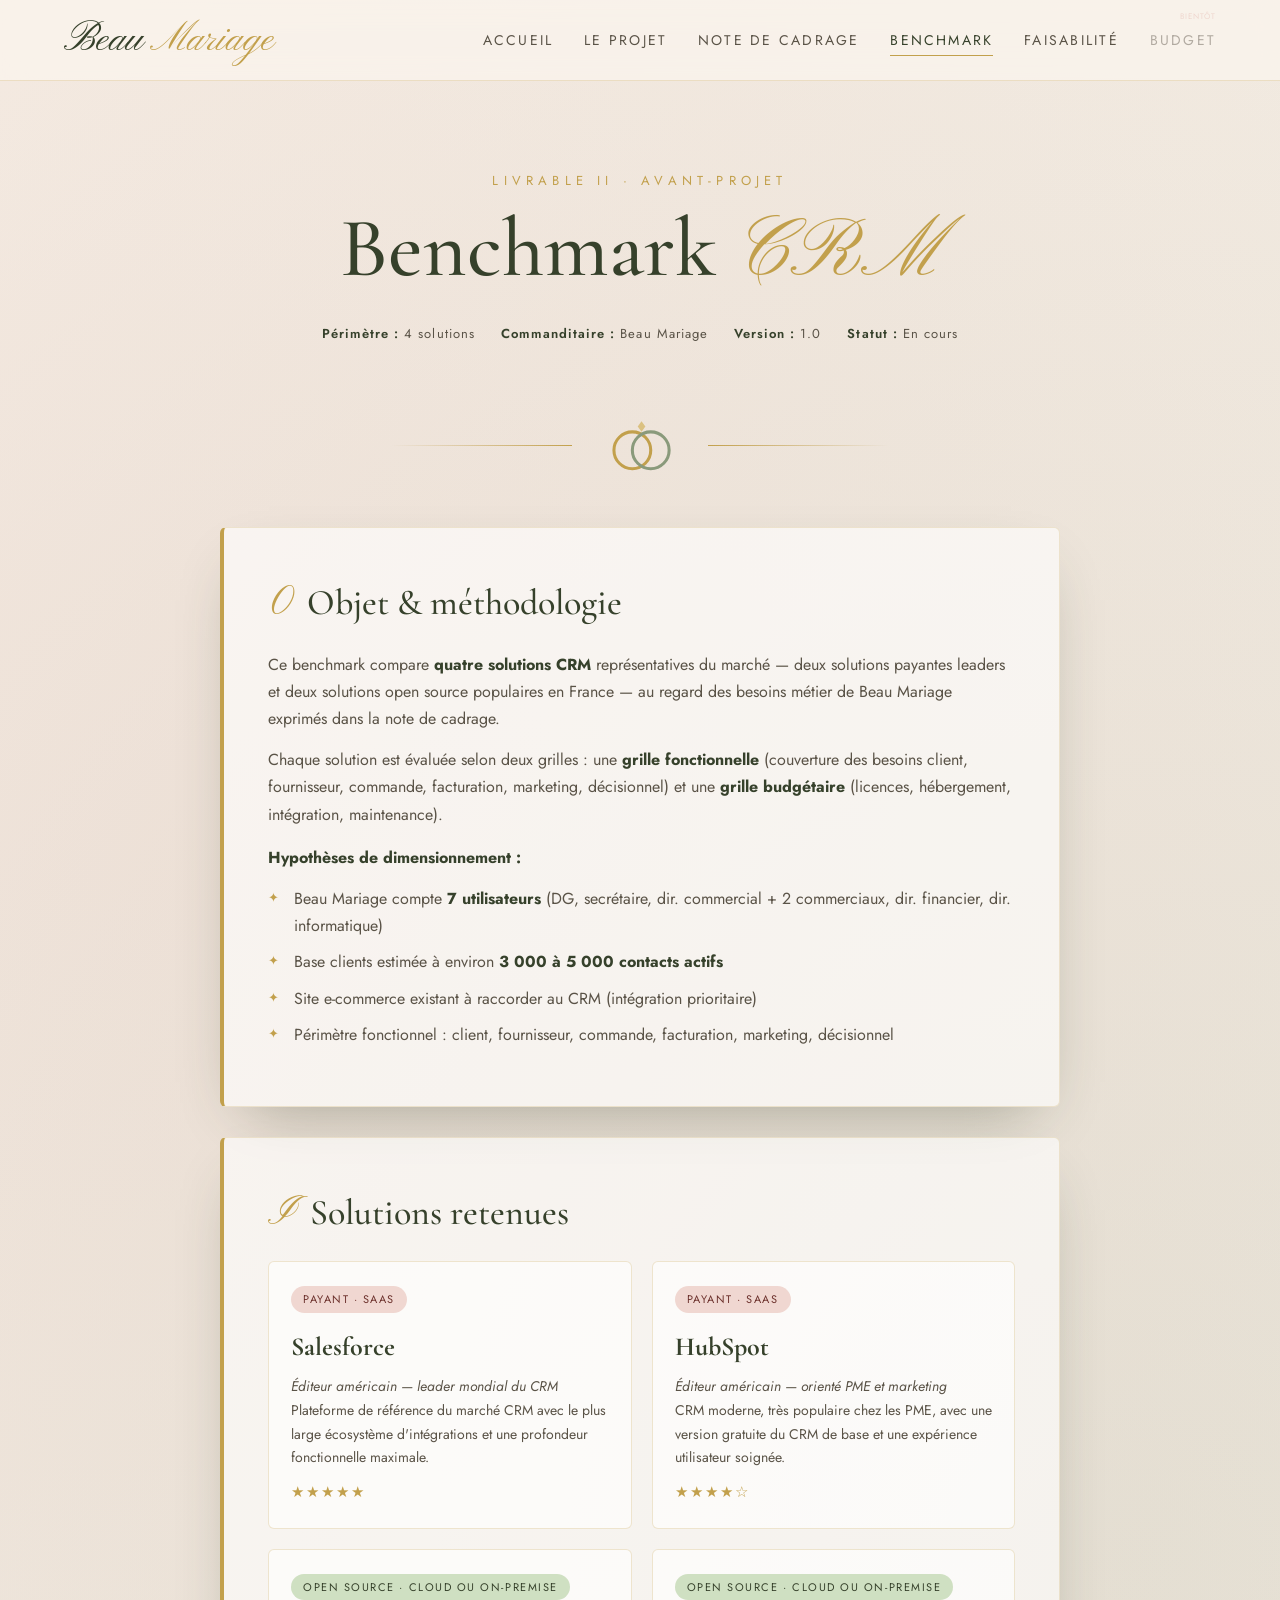
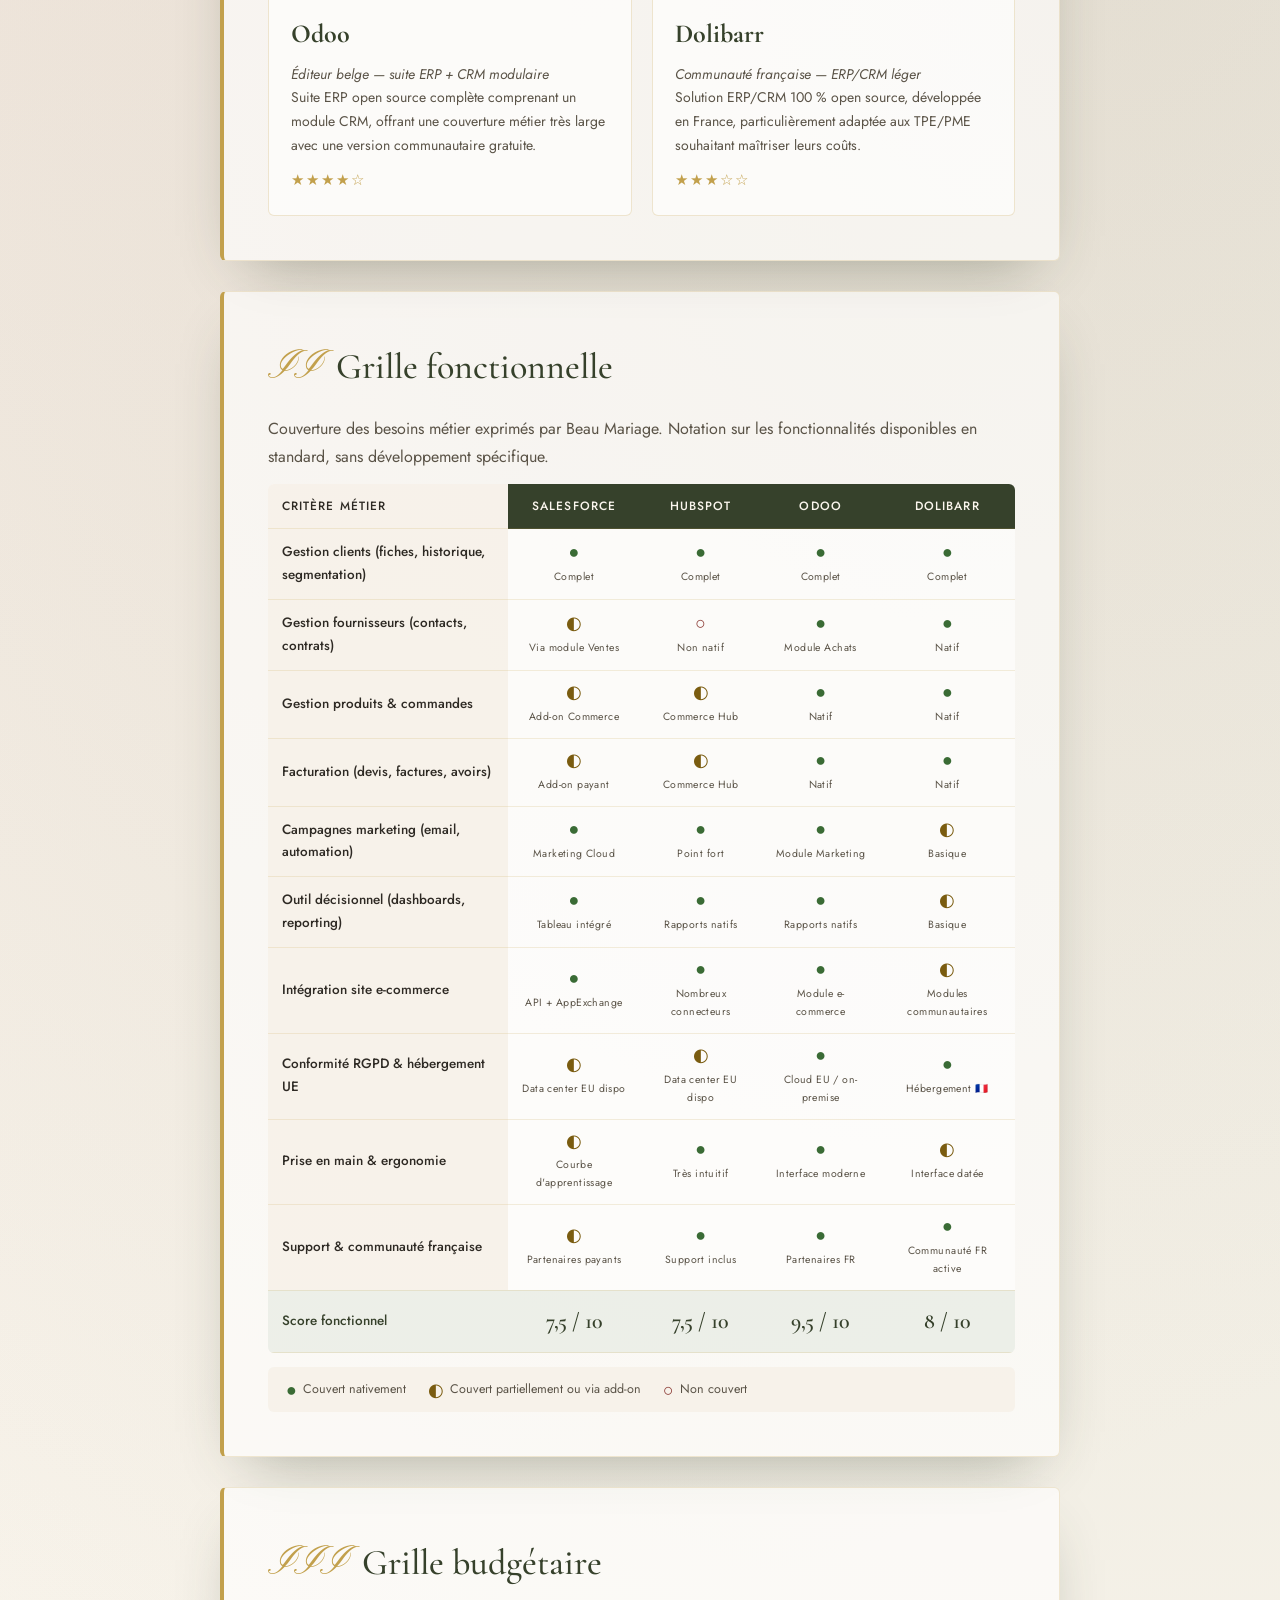
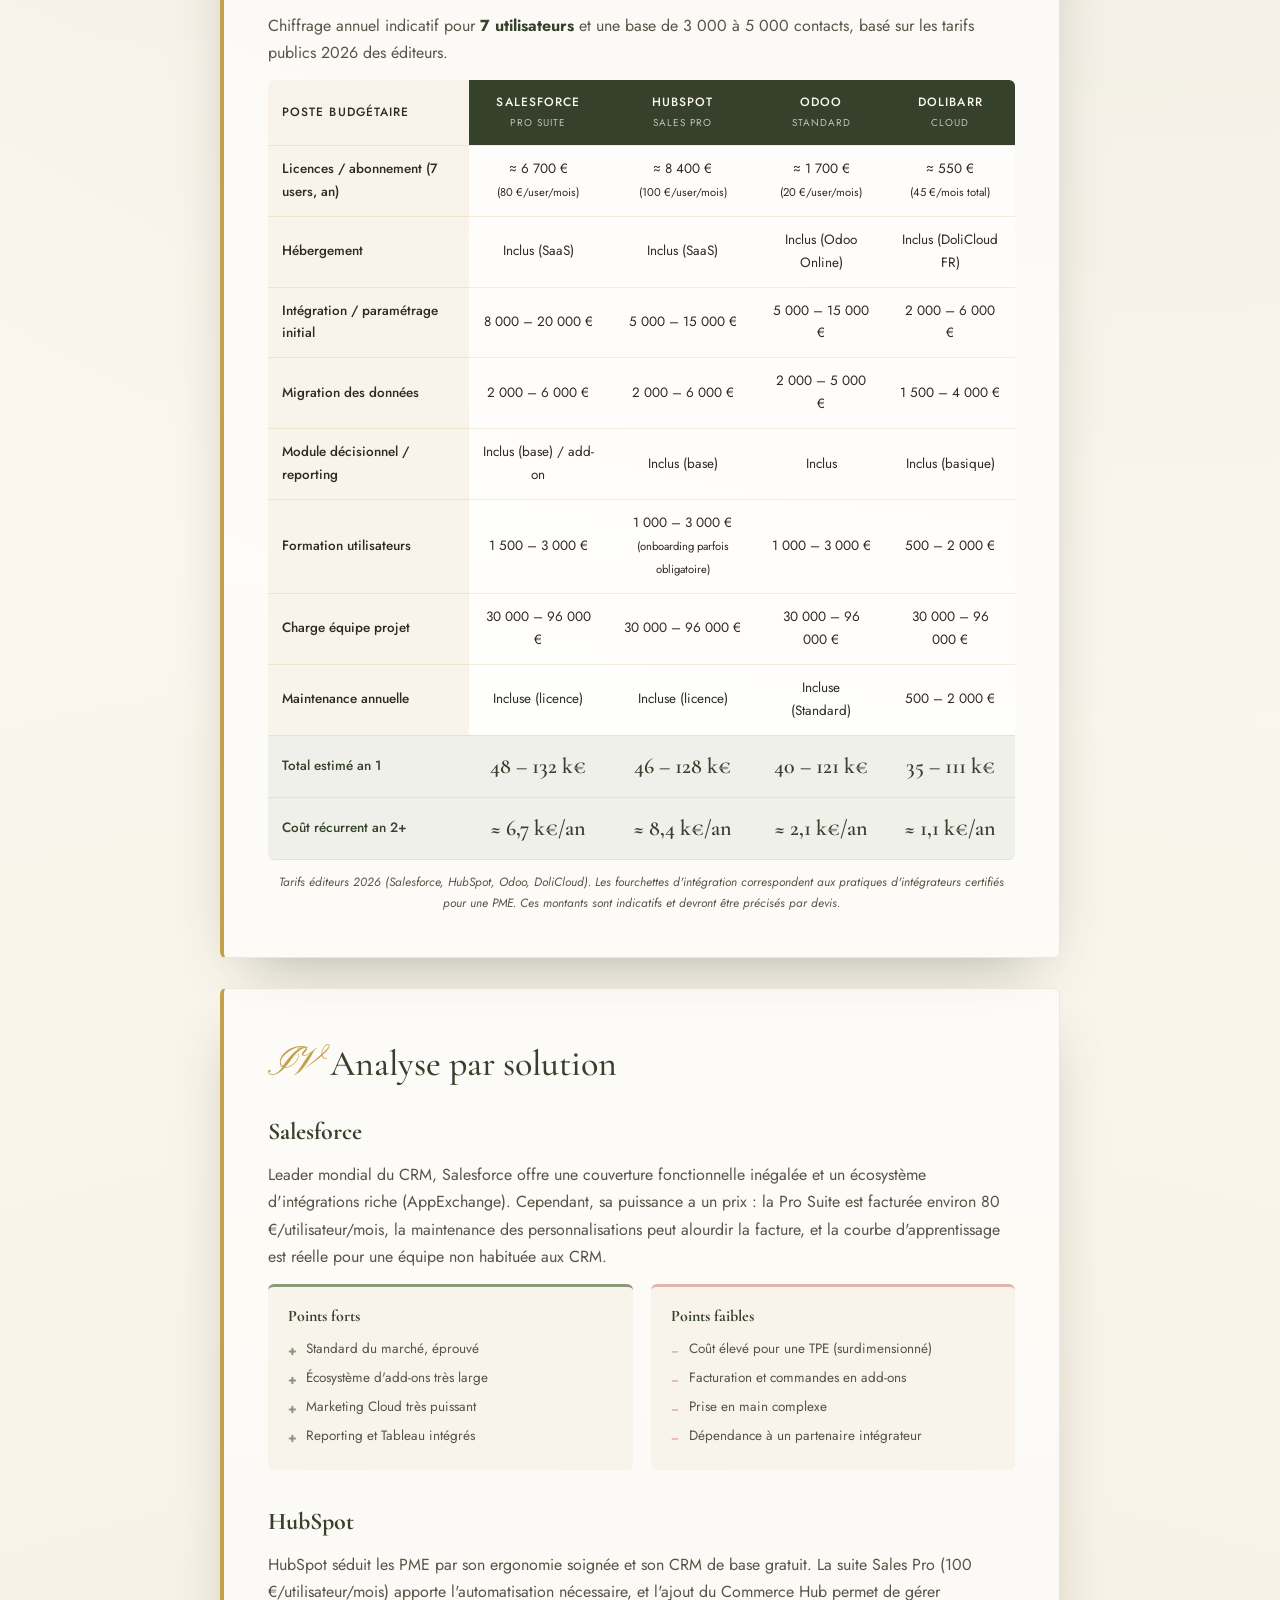
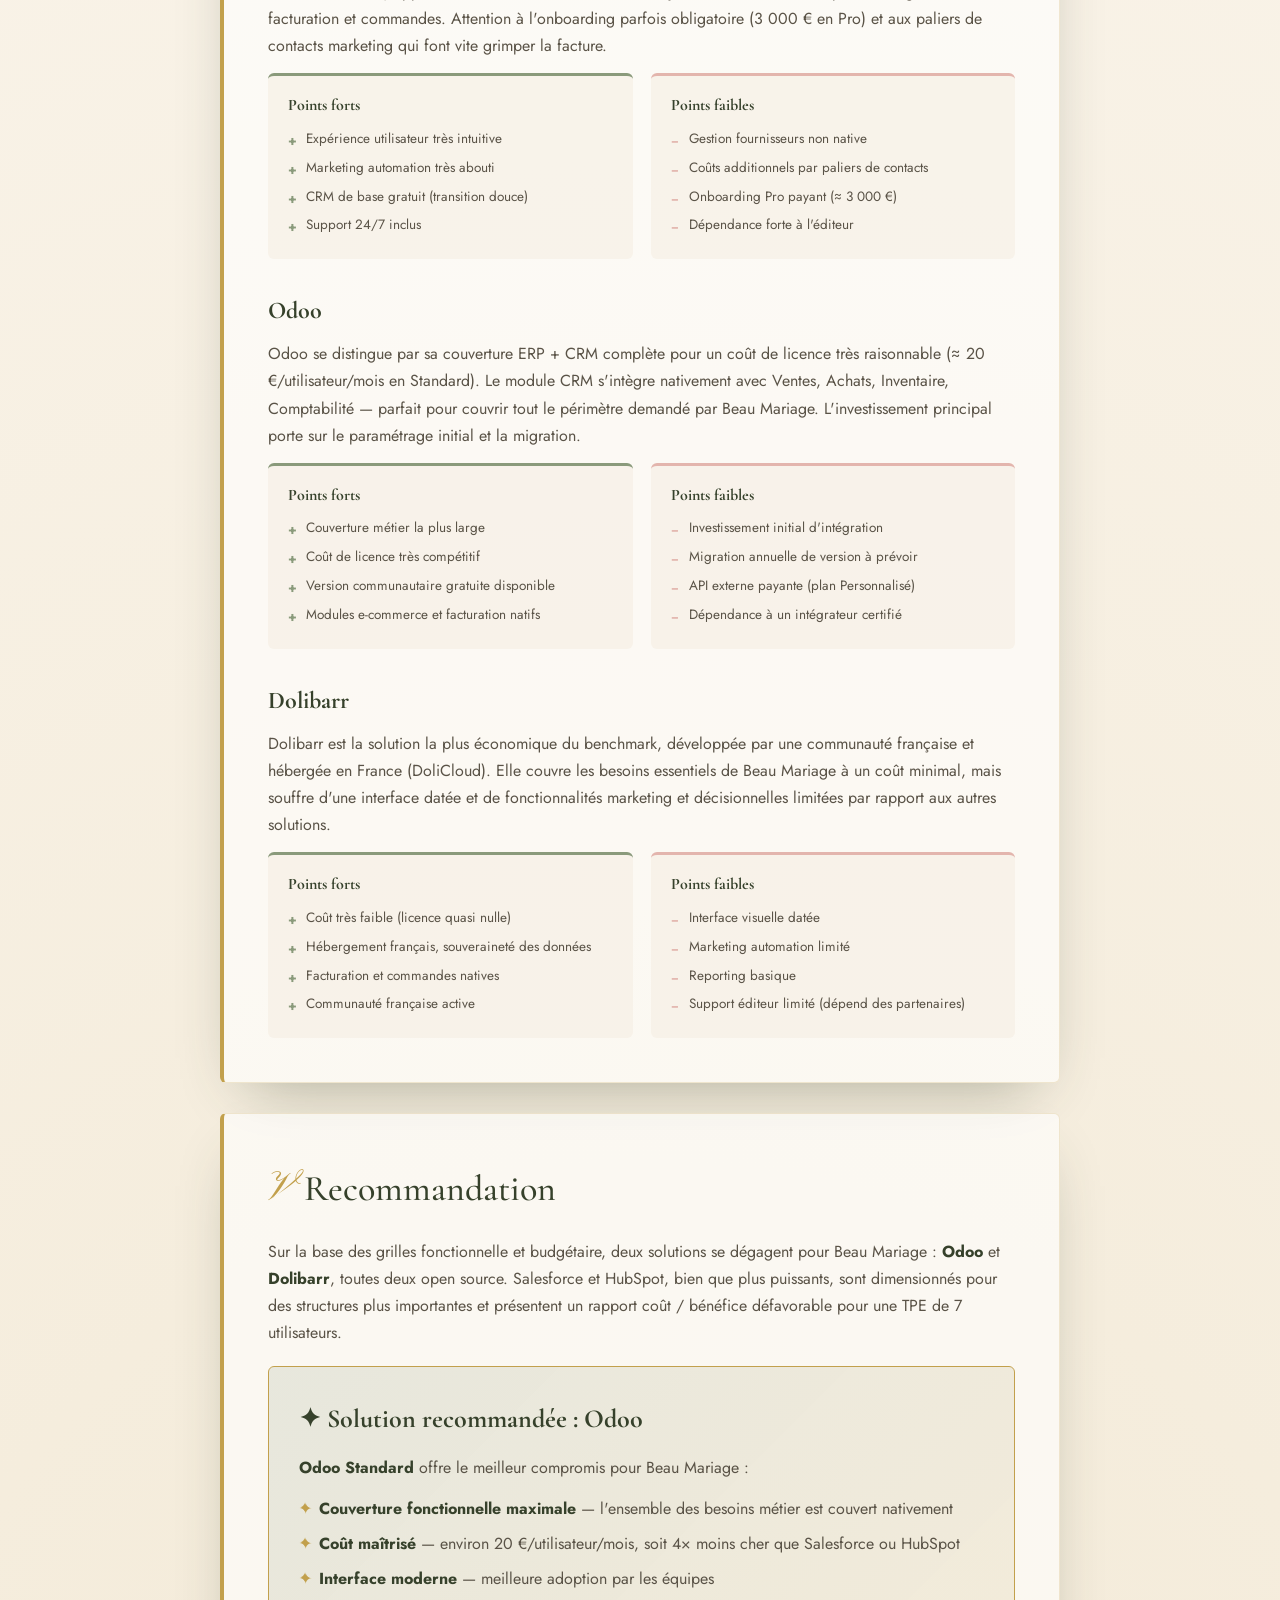
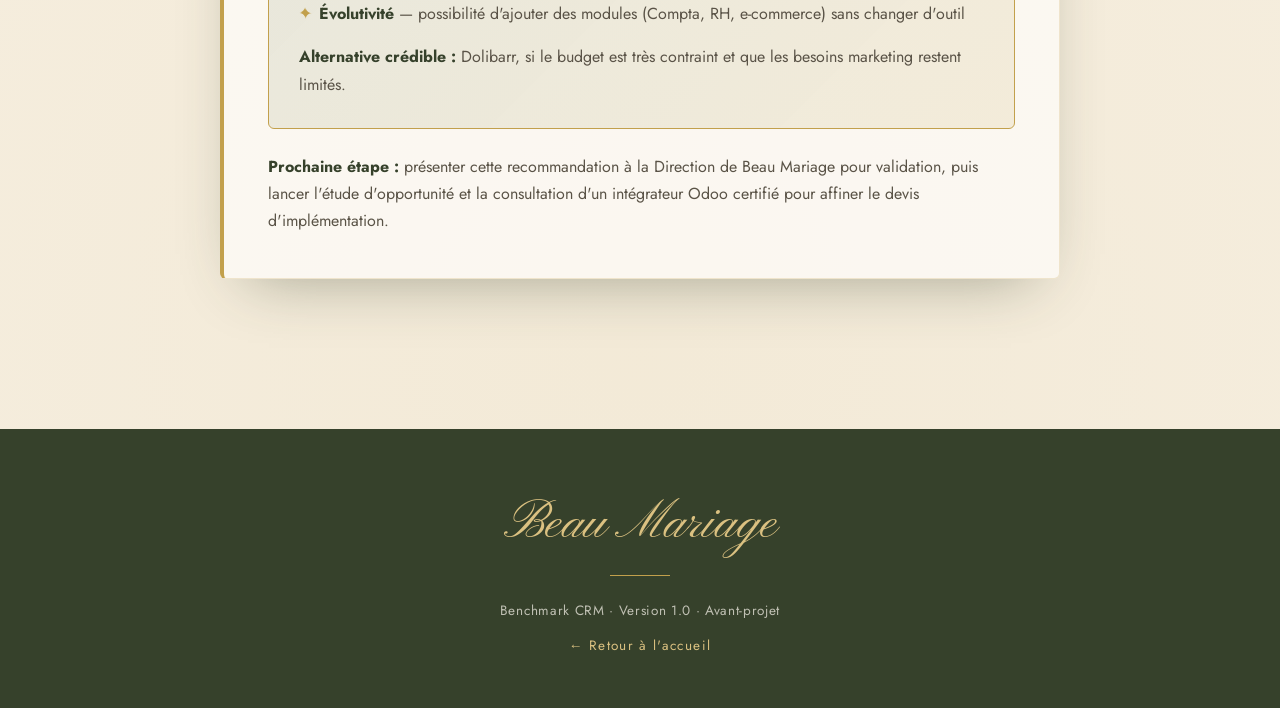
==== benchmark.html @ 3c0a7428 "Add files via upload" ====
<!DOCTYPE html>
<html lang="fr">
<head>
  <meta charset="UTF-8">
  <meta name="viewport" content="width=device-width, initial-scale=1.0">
  <title>Benchmark CRM — Beau Mariage</title>
  <meta name="description" content="Benchmark comparatif de 4 solutions CRM pour Beau Mariage : Salesforce, HubSpot, Odoo, Dolibarr.">

  <link rel="preconnect" href="https://fonts.googleapis.com">
  <link rel="preconnect" href="https://fonts.gstatic.com" crossorigin>
  <link href="https://fonts.googleapis.com/css2?family=Cormorant+Garamond:ital,wght@0,400;0,500;1,300;1,400&family=Jost:wght@300;400;500&family=Pinyon+Script&display=swap" rel="stylesheet">

  <script>document.documentElement.className="js";</script>
  <link rel="stylesheet" href="style.css">

  <style>
    /* Cartes solutions */
    .solutions {
      display: grid;
      grid-template-columns: repeat(auto-fit, minmax(240px, 1fr));
      gap: 20px;
      margin-top: 10px;
    }
    .sol-card {
      background: rgba(255,255,255,.6);
      border: 1px solid rgba(194,160,76,.25);
      border-radius: 6px;
      padding: 22px;
      position: relative;
    }
    .sol-card__type {
      font-size: 11px; letter-spacing: .14em; text-transform: uppercase;
      padding: 4px 12px; border-radius: 50px; display: inline-block;
    }
    .sol-card__type--paid { background: var(--blush-soft); color: #6b2f2a; }
    .sol-card__type--open { background: #cfe0c2; color: var(--sage-dark); }
    .sol-card__name { font-family: var(--font-display); font-size: 26px; color: var(--sage-dark); margin: 12px 0 6px; }
    .sol-card__editor { font-size: 12.5px; color: var(--ink-soft); margin-bottom: 12px; font-style: italic; }
    .sol-card p { font-size: 14px; color: var(--ink-soft); margin: 0; }
    .sol-card__stars { color: var(--gold); font-size: 15px; margin-top: 10px; letter-spacing: 2px; }

    /* Tableaux comparatifs — scroll horizontal sur mobile */
    .cmp-wrap { overflow-x: auto; margin-top: 10px; border-radius: 6px; }
    .cmp {
      width: 100%; min-width: 720px; border-collapse: collapse; font-size: 13.5px;
      background: rgba(255,255,255,.55);
    }
    .cmp th, .cmp td {
      padding: 12px 14px; text-align: center; vertical-align: middle;
      border-bottom: 1px solid rgba(194,160,76,.18);
    }
    .cmp th {
      background: var(--sage-dark); color: var(--ivory);
      font-size: 12px; letter-spacing: .09em; text-transform: uppercase;
      font-weight: 500;
    }
    .cmp th.critere-col, .cmp td.critere-col {
      text-align: left; background: rgba(244,236,223,.6); color: var(--ink);
      font-weight: 500;
    }
    .cmp tbody tr:hover td { background: rgba(219,193,129,.08); }
    .cmp tbody tr:hover td.critere-col { background: rgba(219,193,129,.18); }
    .cmp td.critere-col { font-weight: 500; }

    /* Icônes de conformité */
    .ic { font-size: 18px; line-height: 1; }
    .ic--yes { color: #3a6b35; }
    .ic--par { color: #7a5c10; }
    .ic--no  { color: #8b3a34; }
    .ic-lbl { display: block; font-size: 10.5px; color: var(--ink-soft); margin-top: 2px; letter-spacing: .04em; }

    /* Légende */
    .legend {
      display: flex; gap: 22px; flex-wrap: wrap;
      margin-top: 14px; padding: 12px 18px;
      background: rgba(244,236,223,.5); border-radius: 6px;
      font-size: 12.5px; color: var(--ink-soft);
    }
    .legend span { display: inline-flex; align-items: center; gap: 6px; }

    /* Score final */
    .score-row td { font-weight: 600; background: rgba(138,154,123,.14) !important; }
    .score-row td.critere-col { color: var(--sage-dark); }
    .score-val { font-family: var(--font-display); font-size: 22px; color: var(--sage-dark); }

    /* Recommandation finale */
    .verdict-box {
      background: linear-gradient(135deg, rgba(138,154,123,.18), rgba(194,160,76,.14));
      border: 1.5px solid var(--gold);
      border-radius: 6px;
      padding: 30px;
      margin-top: 20px;
    }
    .verdict-box h3 { font-family: var(--font-display); font-size: 26px; color: var(--sage-dark); margin-bottom: 12px; }
    .verdict-box strong { color: var(--sage-dark); }

    /* Pros / cons par solution */
    .procons {
      display: grid; grid-template-columns: 1fr 1fr; gap: 18px; margin-top: 12px;
    }
    .procons__col {
      background: rgba(244,236,223,.5); border-radius: 6px; padding: 16px 20px;
    }
    .procons__col--pro { border-top: 3px solid var(--sage); }
    .procons__col--con { border-top: 3px solid var(--blush); }
    .procons__col h5 { font-family: var(--font-display); font-size: 16px; color: var(--sage-dark); margin-bottom: 8px; }
    .procons__col ul { list-style: none; margin: 0; }
    .procons__col li { position: relative; padding-left: 18px; margin-bottom: 6px; font-size: 13.5px; color: var(--ink-soft); }
    .procons__col--pro li::before { content: '+'; position: absolute; left: 0; color: var(--sage); font-weight: 700; }
    .procons__col--con li::before { content: '−'; position: absolute; left: 0; color: var(--blush); font-weight: 700; }
    @media (max-width: 640px) { .procons { grid-template-columns: 1fr; } }

    /* Étiquette d'année pour honnêteté intellectuelle */
    .price-note {
      font-size: 12px; color: var(--ink-soft); font-style: italic;
      margin-top: 12px; text-align: center;
    }
  </style>
</head>
<body>

  <div id="petals" aria-hidden="true"></div>

  <!-- Navigation -->
  <nav class="nav">
    <a href="index.html" class="nav__logo">Beau <span>Mariage</span></a>
    <button class="nav__burger" aria-label="Menu"><span></span><span></span><span></span></button>
    <ul class="nav__links">
      <li><a href="index.html">Accueil</a></li>
      <li><a href="index.html#projet">Le projet</a></li>
      <li><a href="note-de-cadrage.html">Note de cadrage</a></li>
      <li><a href="benchmark.html" class="is-active">Benchmark</a></li>
      <li><a href="etude-faisabilite.html">Faisabilité</a></li>
      <li><a href="#" class="soon">Budget</a></li>
    </ul>
  </nav>

  <!-- En-tête -->
  <header class="page-hero">
    <p class="page-hero__eyebrow reveal-up">Livrable II · Avant-projet</p>
    <h1 class="page-hero__title reveal-up" style="animation-delay:.15s">Benchmark <em>CRM</em></h1>
    <div class="page-hero__meta reveal-up" style="animation-delay:.3s">
      <span><strong>Périmètre :</strong> 4 solutions</span>
      <span><strong>Commanditaire :</strong> Beau Mariage</span>
      <span><strong>Version :</strong> 1.0</span>
      <span><strong>Statut :</strong> En cours</span>
    </div>
  </header>

  <!-- Séparateur alliances -->
  <div class="divider-rings" aria-hidden="true">
    <svg class="rings" viewBox="0 0 120 80" xmlns="http://www.w3.org/2000/svg">
      <circle class="ring" cx="50" cy="46" r="24"/>
      <circle class="ring ring--2" cx="74" cy="46" r="24"/>
      <path class="gem" d="M62 8l5 7-5 7-5-7z"/>
      <path class="sparkle" d="M30 18l1.5 4 4 1.5-4 1.5-1.5 4-1.5-4-4-1.5 4-1.5z"/>
      <path class="sparkle sparkle--b" d="M96 24l1.2 3 3 1.2-3 1.2-1.2 3-1.2-3-3-1.2 3-1.2z"/>
    </svg>
  </div>

  <main class="doc">

    <!-- Introduction -->
    <section class="block fade">
      <div class="block__head"><span class="block__no">0</span><h2 class="block__title">Objet &amp; méthodologie</h2></div>
      <p>
        Ce benchmark compare <strong>quatre solutions CRM</strong> représentatives du marché — deux solutions
        payantes leaders et deux solutions open source populaires en France — au regard des besoins métier
        de Beau Mariage exprimés dans la note de cadrage.
      </p>
      <p>
        Chaque solution est évaluée selon deux grilles : une <strong>grille fonctionnelle</strong>
        (couverture des besoins client, fournisseur, commande, facturation, marketing, décisionnel)
        et une <strong>grille budgétaire</strong> (licences, hébergement, intégration, maintenance).
      </p>

      <p style="margin-top:16px;"><strong>Hypothèses de dimensionnement :</strong></p>
      <ul>
        <li>Beau Mariage compte <strong>7 utilisateurs</strong> (DG, secrétaire, dir. commercial + 2 commerciaux, dir. financier, dir. informatique)</li>
        <li>Base clients estimée à environ <strong>3 000 à 5 000 contacts actifs</strong></li>
        <li>Site e-commerce existant à raccorder au CRM (intégration prioritaire)</li>
        <li>Périmètre fonctionnel : client, fournisseur, commande, facturation, marketing, décisionnel</li>
      </ul>
    </section>

    <!-- Solutions retenues -->
    <section class="block fade">
      <div class="block__head"><span class="block__no">I</span><h2 class="block__title">Solutions retenues</h2></div>

      <div class="solutions">
        <div class="sol-card">
          <span class="sol-card__type sol-card__type--paid">Payant · SaaS</span>
          <h3 class="sol-card__name">Salesforce</h3>
          <p class="sol-card__editor">Éditeur américain — leader mondial du CRM</p>
          <p>Plateforme de référence du marché CRM avec le plus large écosystème d'intégrations et une profondeur fonctionnelle maximale.</p>
          <div class="sol-card__stars">★★★★★</div>
        </div>

        <div class="sol-card">
          <span class="sol-card__type sol-card__type--paid">Payant · SaaS</span>
          <h3 class="sol-card__name">HubSpot</h3>
          <p class="sol-card__editor">Éditeur américain — orienté PME et marketing</p>
          <p>CRM moderne, très populaire chez les PME, avec une version gratuite du CRM de base et une expérience utilisateur soignée.</p>
          <div class="sol-card__stars">★★★★☆</div>
        </div>

        <div class="sol-card">
          <span class="sol-card__type sol-card__type--open">Open Source · Cloud ou On-premise</span>
          <h3 class="sol-card__name">Odoo</h3>
          <p class="sol-card__editor">Éditeur belge — suite ERP + CRM modulaire</p>
          <p>Suite ERP open source complète comprenant un module CRM, offrant une couverture métier très large avec une version communautaire gratuite.</p>
          <div class="sol-card__stars">★★★★☆</div>
        </div>

        <div class="sol-card">
          <span class="sol-card__type sol-card__type--open">Open Source · Cloud ou On-premise</span>
          <h3 class="sol-card__name">Dolibarr</h3>
          <p class="sol-card__editor">Communauté française — ERP/CRM léger</p>
          <p>Solution ERP/CRM 100 % open source, développée en France, particulièrement adaptée aux TPE/PME souhaitant maîtriser leurs coûts.</p>
          <div class="sol-card__stars">★★★☆☆</div>
        </div>
      </div>
    </section>

    <!-- Grille fonctionnelle -->
    <section class="block fade">
      <div class="block__head"><span class="block__no">II</span><h2 class="block__title">Grille fonctionnelle</h2></div>
      <p>Couverture des besoins métier exprimés par Beau Mariage. Notation sur les fonctionnalités disponibles en standard, sans développement spécifique.</p>

      <div class="cmp-wrap">
        <table class="cmp">
          <thead>
            <tr>
              <th class="critere-col">Critère métier</th>
              <th>Salesforce</th>
              <th>HubSpot</th>
              <th>Odoo</th>
              <th>Dolibarr</th>
            </tr>
          </thead>
          <tbody>
            <tr>
              <td class="critere-col">Gestion clients (fiches, historique, segmentation)</td>
              <td><span class="ic ic--yes">●</span><span class="ic-lbl">Complet</span></td>
              <td><span class="ic ic--yes">●</span><span class="ic-lbl">Complet</span></td>
              <td><span class="ic ic--yes">●</span><span class="ic-lbl">Complet</span></td>
              <td><span class="ic ic--yes">●</span><span class="ic-lbl">Complet</span></td>
            </tr>
            <tr>
              <td class="critere-col">Gestion fournisseurs (contacts, contrats)</td>
              <td><span class="ic ic--par">◐</span><span class="ic-lbl">Via module Ventes</span></td>
              <td><span class="ic ic--no">○</span><span class="ic-lbl">Non natif</span></td>
              <td><span class="ic ic--yes">●</span><span class="ic-lbl">Module Achats</span></td>
              <td><span class="ic ic--yes">●</span><span class="ic-lbl">Natif</span></td>
            </tr>
            <tr>
              <td class="critere-col">Gestion produits &amp; commandes</td>
              <td><span class="ic ic--par">◐</span><span class="ic-lbl">Add-on Commerce</span></td>
              <td><span class="ic ic--par">◐</span><span class="ic-lbl">Commerce Hub</span></td>
              <td><span class="ic ic--yes">●</span><span class="ic-lbl">Natif</span></td>
              <td><span class="ic ic--yes">●</span><span class="ic-lbl">Natif</span></td>
            </tr>
            <tr>
              <td class="critere-col">Facturation (devis, factures, avoirs)</td>
              <td><span class="ic ic--par">◐</span><span class="ic-lbl">Add-on payant</span></td>
              <td><span class="ic ic--par">◐</span><span class="ic-lbl">Commerce Hub</span></td>
              <td><span class="ic ic--yes">●</span><span class="ic-lbl">Natif</span></td>
              <td><span class="ic ic--yes">●</span><span class="ic-lbl">Natif</span></td>
            </tr>
            <tr>
              <td class="critere-col">Campagnes marketing (email, automation)</td>
              <td><span class="ic ic--yes">●</span><span class="ic-lbl">Marketing Cloud</span></td>
              <td><span class="ic ic--yes">●</span><span class="ic-lbl">Point fort</span></td>
              <td><span class="ic ic--yes">●</span><span class="ic-lbl">Module Marketing</span></td>
              <td><span class="ic ic--par">◐</span><span class="ic-lbl">Basique</span></td>
            </tr>
            <tr>
              <td class="critere-col">Outil décisionnel (dashboards, reporting)</td>
              <td><span class="ic ic--yes">●</span><span class="ic-lbl">Tableau intégré</span></td>
              <td><span class="ic ic--yes">●</span><span class="ic-lbl">Rapports natifs</span></td>
              <td><span class="ic ic--yes">●</span><span class="ic-lbl">Rapports natifs</span></td>
              <td><span class="ic ic--par">◐</span><span class="ic-lbl">Basique</span></td>
            </tr>
            <tr>
              <td class="critere-col">Intégration site e-commerce</td>
              <td><span class="ic ic--yes">●</span><span class="ic-lbl">API + AppExchange</span></td>
              <td><span class="ic ic--yes">●</span><span class="ic-lbl">Nombreux connecteurs</span></td>
              <td><span class="ic ic--yes">●</span><span class="ic-lbl">Module e-commerce</span></td>
              <td><span class="ic ic--par">◐</span><span class="ic-lbl">Modules communautaires</span></td>
            </tr>
            <tr>
              <td class="critere-col">Conformité RGPD &amp; hébergement UE</td>
              <td><span class="ic ic--par">◐</span><span class="ic-lbl">Data center EU dispo</span></td>
              <td><span class="ic ic--par">◐</span><span class="ic-lbl">Data center EU dispo</span></td>
              <td><span class="ic ic--yes">●</span><span class="ic-lbl">Cloud EU / on-premise</span></td>
              <td><span class="ic ic--yes">●</span><span class="ic-lbl">Hébergement 🇫🇷</span></td>
            </tr>
            <tr>
              <td class="critere-col">Prise en main &amp; ergonomie</td>
              <td><span class="ic ic--par">◐</span><span class="ic-lbl">Courbe d'apprentissage</span></td>
              <td><span class="ic ic--yes">●</span><span class="ic-lbl">Très intuitif</span></td>
              <td><span class="ic ic--yes">●</span><span class="ic-lbl">Interface moderne</span></td>
              <td><span class="ic ic--par">◐</span><span class="ic-lbl">Interface datée</span></td>
            </tr>
            <tr>
              <td class="critere-col">Support &amp; communauté française</td>
              <td><span class="ic ic--par">◐</span><span class="ic-lbl">Partenaires payants</span></td>
              <td><span class="ic ic--yes">●</span><span class="ic-lbl">Support inclus</span></td>
              <td><span class="ic ic--yes">●</span><span class="ic-lbl">Partenaires FR</span></td>
              <td><span class="ic ic--yes">●</span><span class="ic-lbl">Communauté FR active</span></td>
            </tr>

            <tr class="score-row">
              <td class="critere-col">Score fonctionnel</td>
              <td><span class="score-val">7,5 / 10</span></td>
              <td><span class="score-val">7,5 / 10</span></td>
              <td><span class="score-val">9,5 / 10</span></td>
              <td><span class="score-val">8 / 10</span></td>
            </tr>
          </tbody>
        </table>
      </div>

      <div class="legend">
        <span><span class="ic ic--yes">●</span> Couvert nativement</span>
        <span><span class="ic ic--par">◐</span> Couvert partiellement ou via add-on</span>
        <span><span class="ic ic--no">○</span> Non couvert</span>
      </div>
    </section>

    <!-- Grille budgétaire -->
    <section class="block fade">
      <div class="block__head"><span class="block__no">III</span><h2 class="block__title">Grille budgétaire</h2></div>
      <p>Chiffrage annuel indicatif pour <strong>7 utilisateurs</strong> et une base de 3 000 à 5 000 contacts, basé sur les tarifs publics 2026 des éditeurs.</p>

      <div class="cmp-wrap">
        <table class="cmp">
          <thead>
            <tr>
              <th class="critere-col">Poste budgétaire</th>
              <th>Salesforce<br><small style="font-weight:400;font-size:10px;opacity:.7;">Pro Suite</small></th>
              <th>HubSpot<br><small style="font-weight:400;font-size:10px;opacity:.7;">Sales Pro</small></th>
              <th>Odoo<br><small style="font-weight:400;font-size:10px;opacity:.7;">Standard</small></th>
              <th>Dolibarr<br><small style="font-weight:400;font-size:10px;opacity:.7;">Cloud</small></th>
            </tr>
          </thead>
          <tbody>
            <tr>
              <td class="critere-col">Licences / abonnement (7 users, an)</td>
              <td>≈ 6 700 €<br><small>(80 €/user/mois)</small></td>
              <td>≈ 8 400 €<br><small>(100 €/user/mois)</small></td>
              <td>≈ 1 700 €<br><small>(20 €/user/mois)</small></td>
              <td>≈ 550 €<br><small>(45 €/mois total)</small></td>
            </tr>
            <tr>
              <td class="critere-col">Hébergement</td>
              <td>Inclus (SaaS)</td>
              <td>Inclus (SaaS)</td>
              <td>Inclus (Odoo Online)</td>
              <td>Inclus (DoliCloud FR)</td>
            </tr>
            <tr>
              <td class="critere-col">Intégration / paramétrage initial</td>
              <td>8 000 – 20 000 €</td>
              <td>5 000 – 15 000 €</td>
              <td>5 000 – 15 000 €</td>
              <td>2 000 – 6 000 €</td>
            </tr>
            <tr>
              <td class="critere-col">Migration des données</td>
              <td>2 000 – 6 000 €</td>
              <td>2 000 – 6 000 €</td>
              <td>2 000 – 5 000 €</td>
              <td>1 500 – 4 000 €</td>
            </tr>
            <tr>
              <td class="critere-col">Module décisionnel / reporting</td>
              <td>Inclus (base) / add-on</td>
              <td>Inclus (base)</td>
              <td>Inclus</td>
              <td>Inclus (basique)</td>
            </tr>
            <tr>
              <td class="critere-col">Formation utilisateurs</td>
              <td>1 500 – 3 000 €</td>
              <td>1 000 – 3 000 €<br><small>(onboarding parfois obligatoire)</small></td>
              <td>1 000 – 3 000 €</td>
              <td>500 – 2 000 €</td>
            </tr>
            <tr>
              <td class="critere-col">Charge équipe projet</td>
              <td>30 000 – 96 000 €</td>
              <td>30 000 – 96 000 €</td>
              <td>30 000 – 96 000 €</td>
              <td>30 000 – 96 000 €</td>
            </tr>
            <tr>
              <td class="critere-col">Maintenance annuelle</td>
              <td>Incluse (licence)</td>
              <td>Incluse (licence)</td>
              <td>Incluse (Standard)</td>
              <td>500 – 2 000 €</td>
            </tr>

            <tr class="score-row">
              <td class="critere-col">Total estimé an 1</td>
              <td><span class="score-val">48 – 132 k€</span></td>
              <td><span class="score-val">46 – 128 k€</span></td>
              <td><span class="score-val">40 – 121 k€</span></td>
              <td><span class="score-val">35 – 111 k€</span></td>
            </tr>
            <tr class="score-row">
              <td class="critere-col">Coût récurrent an 2+</td>
              <td><span class="score-val">≈ 6,7 k€/an</span></td>
              <td><span class="score-val">≈ 8,4 k€/an</span></td>
              <td><span class="score-val">≈ 2,1 k€/an</span></td>
              <td><span class="score-val">≈ 1,1 k€/an</span></td>
            </tr>
          </tbody>
        </table>
      </div>

      <p class="price-note">Tarifs éditeurs 2026 (Salesforce, HubSpot, Odoo, DoliCloud). Les fourchettes d'intégration correspondent aux pratiques d'intégrateurs certifiés pour une PME. Ces montants sont indicatifs et devront être précisés par devis.</p>
    </section>

    <!-- Analyse détaillée -->
    <section class="block fade">
      <div class="block__head"><span class="block__no">IV</span><h2 class="block__title">Analyse par solution</h2></div>

      <h3 style="font-family:var(--font-display);font-size:24px;color:var(--sage-dark);margin-bottom:8px;">Salesforce</h3>
      <p>Leader mondial du CRM, Salesforce offre une couverture fonctionnelle inégalée et un écosystème d'intégrations riche (AppExchange). Cependant, sa puissance a un prix : la Pro Suite est facturée environ 80 €/utilisateur/mois, la maintenance des personnalisations peut alourdir la facture, et la courbe d'apprentissage est réelle pour une équipe non habituée aux CRM.</p>
      <div class="procons">
        <div class="procons__col procons__col--pro">
          <h5>Points forts</h5>
          <ul>
            <li>Standard du marché, éprouvé</li>
            <li>Écosystème d'add-ons très large</li>
            <li>Marketing Cloud très puissant</li>
            <li>Reporting et Tableau intégrés</li>
          </ul>
        </div>
        <div class="procons__col procons__col--con">
          <h5>Points faibles</h5>
          <ul>
            <li>Coût élevé pour une TPE (surdimensionné)</li>
            <li>Facturation et commandes en add-ons</li>
            <li>Prise en main complexe</li>
            <li>Dépendance à un partenaire intégrateur</li>
          </ul>
        </div>
      </div>

      <h3 style="font-family:var(--font-display);font-size:24px;color:var(--sage-dark);margin:32px 0 8px;">HubSpot</h3>
      <p>HubSpot séduit les PME par son ergonomie soignée et son CRM de base gratuit. La suite Sales Pro (100 €/utilisateur/mois) apporte l'automatisation nécessaire, et l'ajout du Commerce Hub permet de gérer facturation et commandes. Attention à l'onboarding parfois obligatoire (3 000 € en Pro) et aux paliers de contacts marketing qui font vite grimper la facture.</p>
      <div class="procons">
        <div class="procons__col procons__col--pro">
          <h5>Points forts</h5>
          <ul>
            <li>Expérience utilisateur très intuitive</li>
            <li>Marketing automation très abouti</li>
            <li>CRM de base gratuit (transition douce)</li>
            <li>Support 24/7 inclus</li>
          </ul>
        </div>
        <div class="procons__col procons__col--con">
          <h5>Points faibles</h5>
          <ul>
            <li>Gestion fournisseurs non native</li>
            <li>Coûts additionnels par paliers de contacts</li>
            <li>Onboarding Pro payant (≈ 3 000 €)</li>
            <li>Dépendance forte à l'éditeur</li>
          </ul>
        </div>
      </div>

      <h3 style="font-family:var(--font-display);font-size:24px;color:var(--sage-dark);margin:32px 0 8px;">Odoo</h3>
      <p>Odoo se distingue par sa couverture ERP + CRM complète pour un coût de licence très raisonnable (≈ 20 €/utilisateur/mois en Standard). Le module CRM s'intègre nativement avec Ventes, Achats, Inventaire, Comptabilité — parfait pour couvrir tout le périmètre demandé par Beau Mariage. L'investissement principal porte sur le paramétrage initial et la migration.</p>
      <div class="procons">
        <div class="procons__col procons__col--pro">
          <h5>Points forts</h5>
          <ul>
            <li>Couverture métier la plus large</li>
            <li>Coût de licence très compétitif</li>
            <li>Version communautaire gratuite disponible</li>
            <li>Modules e-commerce et facturation natifs</li>
          </ul>
        </div>
        <div class="procons__col procons__col--con">
          <h5>Points faibles</h5>
          <ul>
            <li>Investissement initial d'intégration</li>
            <li>Migration annuelle de version à prévoir</li>
            <li>API externe payante (plan Personnalisé)</li>
            <li>Dépendance à un intégrateur certifié</li>
          </ul>
        </div>
      </div>

      <h3 style="font-family:var(--font-display);font-size:24px;color:var(--sage-dark);margin:32px 0 8px;">Dolibarr</h3>
      <p>Dolibarr est la solution la plus économique du benchmark, développée par une communauté française et hébergée en France (DoliCloud). Elle couvre les besoins essentiels de Beau Mariage à un coût minimal, mais souffre d'une interface datée et de fonctionnalités marketing et décisionnelles limitées par rapport aux autres solutions.</p>
      <div class="procons">
        <div class="procons__col procons__col--pro">
          <h5>Points forts</h5>
          <ul>
            <li>Coût très faible (licence quasi nulle)</li>
            <li>Hébergement français, souveraineté des données</li>
            <li>Facturation et commandes natives</li>
            <li>Communauté française active</li>
          </ul>
        </div>
        <div class="procons__col procons__col--con">
          <h5>Points faibles</h5>
          <ul>
            <li>Interface visuelle datée</li>
            <li>Marketing automation limité</li>
            <li>Reporting basique</li>
            <li>Support éditeur limité (dépend des partenaires)</li>
          </ul>
        </div>
      </div>
    </section>

    <!-- Recommandation finale -->
    <section class="block fade">
      <div class="block__head"><span class="block__no">V</span><h2 class="block__title">Recommandation</h2></div>

      <p>Sur la base des grilles fonctionnelle et budgétaire, deux solutions se dégagent pour Beau Mariage : <strong>Odoo</strong> et <strong>Dolibarr</strong>, toutes deux open source. Salesforce et HubSpot, bien que plus puissants, sont dimensionnés pour des structures plus importantes et présentent un rapport coût / bénéfice défavorable pour une TPE de 7 utilisateurs.</p>

      <div class="verdict-box">
        <h3>✦ Solution recommandée : Odoo</h3>
        <p><strong>Odoo Standard</strong> offre le meilleur compromis pour Beau Mariage :</p>
        <ul style="margin-top:12px;list-style:none;">
          <li style="padding-left:20px;position:relative;margin-bottom:8px;"><span style="position:absolute;left:0;color:var(--gold);">✦</span> <strong>Couverture fonctionnelle maximale</strong> — l'ensemble des besoins métier est couvert nativement</li>
          <li style="padding-left:20px;position:relative;margin-bottom:8px;"><span style="position:absolute;left:0;color:var(--gold);">✦</span> <strong>Coût maîtrisé</strong> — environ 20 €/utilisateur/mois, soit 4× moins cher que Salesforce ou HubSpot</li>
          <li style="padding-left:20px;position:relative;margin-bottom:8px;"><span style="position:absolute;left:0;color:var(--gold);">✦</span> <strong>Interface moderne</strong> — meilleure adoption par les équipes</li>
          <li style="padding-left:20px;position:relative;margin-bottom:8px;"><span style="position:absolute;left:0;color:var(--gold);">✦</span> <strong>Évolutivité</strong> — possibilité d'ajouter des modules (Compta, RH, e-commerce) sans changer d'outil</li>
        </ul>
        <p style="margin-top:16px;"><strong>Alternative crédible :</strong> Dolibarr, si le budget est très contraint et que les besoins marketing restent limités.</p>
      </div>

      <p style="margin-top:24px;"><strong>Prochaine étape :</strong> présenter cette recommandation à la Direction de Beau Mariage pour validation, puis lancer l'étude d'opportunité et la consultation d'un intégrateur Odoo certifié pour affiner le devis d'implémentation.</p>
    </section>

  </main>

  <!-- FOOTER -->
  <footer class="footer">
    <div class="footer__logo">Beau Mariage</div>
    <div class="footer__divider"></div>
    <p>Benchmark CRM · Version 1.0 · Avant-projet</p>
    <p><a href="index.html" style="color:var(--gold-light);text-decoration:none;letter-spacing:.1em;">← Retour à l'accueil</a></p>
  </footer>

  <script src="script.js"></script>
</body>
</html>
---- style.css ----
/* =====================================================================
   BEAU MARIAGE — Feuille de style partagée
   Thème : floral, chic, raffiné
   ===================================================================== */

:root {
  /* Palette */
  --ivory:        #FBF6EE;
  --ivory-deep:   #F4ECDF;
  --sage:         #8A9A7B;
  --sage-deep:    #5E6E50;
  --sage-dark:    #36412B;
  --blush:        #E3B5AD;
  --blush-soft:   #F0D7D1;
  --gold:         #C2A04C;
  --gold-light:   #DBC181;
  --ink:          #2E2A24;
  --ink-soft:     #5A5347;

  /* Typo */
  --font-display: 'Cormorant Garamond', Georgia, serif;
  --font-script:  'Pinyon Script', cursive;
  --font-body:    'Jost', 'Trebuchet MS', sans-serif;

  --shadow-soft:  0 18px 50px -20px rgba(54, 65, 43, 0.35);
  --shadow-card:  0 24px 60px -28px rgba(54, 65, 43, 0.45);
}

* { margin: 0; padding: 0; box-sizing: border-box; }

html { scroll-behavior: smooth; }

body {
  font-family: var(--font-body);
  color: var(--ink);
  background-color: var(--ivory);
  background-image:
    radial-gradient(circle at 15% 12%, rgba(227, 181, 173, 0.22), transparent 38%),
    radial-gradient(circle at 88% 22%, rgba(138, 154, 123, 0.20), transparent 42%),
    radial-gradient(circle at 50% 95%, rgba(194, 160, 76, 0.14), transparent 45%);
  line-height: 1.7;
  overflow-x: hidden;
}

/* ---- Pétales qui tombent ---- */
#petals {
  position: fixed;
  inset: 0;
  pointer-events: none;
  z-index: 1;
  overflow: hidden;
}
.petal {
  position: absolute;
  top: -8vh;
  width: 18px;
  height: 18px;
  background: var(--blush);
  border-radius: 0 100% 0 100%;
  opacity: 0;
  animation: fall linear infinite;
}
.petal:nth-child(even) { background: var(--gold-light); }
.petal:nth-child(3n)   { background: var(--blush-soft); width: 13px; height: 13px; }
.petal:nth-child(4n)   { background: var(--sage); border-radius: 50% 0 50% 50%; }

@keyframes fall {
  0%   { transform: translateY(0) translateX(0) rotate(0deg); opacity: 0; }
  10%  { opacity: 0.9; }
  90%  { opacity: 0.9; }
  100% { transform: translateY(112vh) translateX(120px) rotate(540deg); opacity: 0; }
}

/* =====================================================================
   NAVIGATION
   ===================================================================== */
.nav {
  position: fixed;
  top: 0; left: 0; right: 0;
  z-index: 100;
  display: flex;
  align-items: center;
  justify-content: space-between;
  padding: 20px clamp(20px, 5vw, 70px);
  background: rgba(251, 246, 238, 0.7);
  backdrop-filter: blur(14px);
  -webkit-backdrop-filter: blur(14px);
  border-bottom: 1px solid rgba(194, 160, 76, 0.25);
  transition: padding .35s ease, background .35s ease;
}
.nav.shrink { padding-top: 12px; padding-bottom: 12px; background: rgba(251, 246, 238, 0.92); }

.nav__logo {
  font-family: var(--font-script);
  font-size: clamp(28px, 3.4vw, 40px);
  color: var(--sage-dark);
  text-decoration: none;
  line-height: 1;
}
.nav__logo span { color: var(--gold); }

.nav__links { display: flex; gap: clamp(14px, 2.4vw, 38px); align-items: center; list-style: none; }
.nav__links a {
  font-family: var(--font-body);
  font-size: 14px;
  letter-spacing: 0.16em;
  text-transform: uppercase;
  color: var(--ink-soft);
  text-decoration: none;
  position: relative;
  padding: 6px 0;
  transition: color .3s ease;
}
.nav__links a::after {
  content: '';
  position: absolute; left: 0; bottom: 0;
  width: 0; height: 1.5px;
  background: var(--gold);
  transition: width .35s ease;
}
.nav__links a:hover { color: var(--sage-dark); }
.nav__links a:hover::after,
.nav__links a.is-active::after { width: 100%; }
.nav__links a.is-active { color: var(--sage-dark); }
.nav__links a.soon { opacity: 0.45; pointer-events: none; }
.nav__links a.soon::before {
  content: 'bientôt';
  position: absolute; top: -14px; right: 0;
  font-size: 8px; letter-spacing: .1em; color: var(--blush);
}

.nav__burger { display: none; background: none; border: 0; cursor: pointer; flex-direction: column; gap: 5px; }
.nav__burger span { width: 26px; height: 2px; background: var(--sage-dark); transition: .3s; }

/* =====================================================================
   HERO
   ===================================================================== */
.hero {
  position: relative;
  min-height: 100vh;
  display: flex;
  flex-direction: column;
  align-items: center;
  justify-content: center;
  text-align: center;
  padding: 120px 20px 80px;
  z-index: 2;
}
.hero__eyebrow {
  font-size: 14px;
  letter-spacing: 0.45em;
  text-transform: uppercase;
  color: var(--gold);
  margin-bottom: 18px;
}
.hero__title {
  font-family: var(--font-script);
  font-size: clamp(64px, 13vw, 180px);
  font-weight: 400;
  line-height: 0.9;
  color: var(--sage-dark);
}
.hero__title em { color: var(--gold); font-style: normal; }
.hero__sub {
  font-family: var(--font-display);
  font-size: clamp(22px, 3vw, 38px);
  font-weight: 300;
  font-style: italic;
  color: var(--ink-soft);
  margin-top: 6px;
}
.hero__line {
  width: 1px; height: 70px;
  margin: 26px auto 22px;
  background: linear-gradient(var(--gold), transparent);
}
.hero__desc {
  max-width: 560px;
  font-size: 17px;
  color: var(--ink-soft);
}
.hero__cta {
  display: inline-flex;
  align-items: center;
  gap: 12px;
  margin-top: 38px;
  padding: 15px 40px;
  font-family: var(--font-body);
  font-size: 13px;
  letter-spacing: 0.2em;
  text-transform: uppercase;
  color: var(--ivory);
  background: var(--sage-dark);
  text-decoration: none;
  border-radius: 50px;
  box-shadow: var(--shadow-soft);
  transition: transform .35s ease, background .35s ease;
}
.hero__cta:hover { transform: translateY(-3px); background: var(--gold); }

/* Ornement floral SVG dans le hero */
.hero__ornament { width: clamp(140px, 22vw, 240px); margin-bottom: 30px; color: var(--sage); }

/* Animation d'entrée */
.reveal-up { opacity: 0; transform: translateY(28px); animation: revealUp .9s cubic-bezier(.2,.7,.2,1) forwards; }
@keyframes revealUp { to { opacity: 1; transform: none; } }

/* =====================================================================
   SECTIONS GÉNÉRIQUES
   ===================================================================== */
.section { position: relative; z-index: 2; padding: clamp(70px, 11vw, 140px) clamp(22px, 7vw, 110px); }
.section--tint { background: linear-gradient(180deg, transparent, rgba(244,236,223,.7) 30%, rgba(244,236,223,.7) 70%, transparent); }

.section__label {
  font-size: 13px; letter-spacing: 0.4em; text-transform: uppercase;
  color: var(--gold); text-align: center; margin-bottom: 12px;
}
.section__title {
  font-family: var(--font-display);
  font-weight: 500;
  font-size: clamp(34px, 5.5vw, 60px);
  text-align: center;
  color: var(--sage-dark);
  line-height: 1.1;
  margin-bottom: 16px;
}
.section__title em { font-family: var(--font-script); color: var(--gold); font-style: normal; font-weight: 400; }
.section__intro {
  max-width: 680px; margin: 0 auto 60px; text-align: center;
  font-size: 17px; color: var(--ink-soft);
}

/* Présentation : deux colonnes */
.about {
  display: grid;
  grid-template-columns: 1fr 1fr;
  gap: clamp(30px, 6vw, 80px);
  align-items: center;
  max-width: 1100px; margin: 0 auto;
}
.about__card {
  background: rgba(255,255,255,0.55);
  border: 1px solid rgba(194,160,76,.3);
  border-radius: 6px;
  padding: clamp(28px, 4vw, 48px);
  box-shadow: var(--shadow-card);
}
.about__card h3 { font-family: var(--font-display); font-size: 28px; color: var(--sage-dark); margin-bottom: 14px; }
.about__pills { display: flex; flex-wrap: wrap; gap: 10px; margin-top: 22px; }
.about__pills span {
  font-size: 12px; letter-spacing: .12em; text-transform: uppercase;
  padding: 8px 16px; border-radius: 50px;
  background: var(--blush-soft); color: var(--sage-dark);
}
.about__figure {
  position: relative;
  aspect-ratio: 4/5;
  border-radius: 6px;
  background:
    linear-gradient(135deg, rgba(138,154,123,.85), rgba(94,110,80,.9)),
    radial-gradient(circle at 70% 30%, rgba(219,193,129,.5), transparent 50%);
  display: flex; align-items: center; justify-content: center;
  box-shadow: var(--shadow-card);
  overflow: hidden;
}
.about__figure svg { width: 60%; color: rgba(251,246,238,.92); }
.about__figure::after {
  content: 'Depuis 2001';
  position: absolute; bottom: 22px; left: 0; right: 0; text-align: center;
  font-family: var(--font-script); font-size: 34px; color: var(--gold-light);
}

/* Cartes livrables */
.deliverables {
  display: grid;
  grid-template-columns: repeat(auto-fit, minmax(240px, 1fr));
  gap: 26px;
  max-width: 1150px; margin: 0 auto;
}
.card {
  position: relative;
  background: rgba(255,255,255,0.6);
  border: 1px solid rgba(194,160,76,.25);
  border-radius: 6px;
  padding: 38px 30px;
  text-align: center;
  transition: transform .4s cubic-bezier(.2,.7,.2,1), box-shadow .4s ease;
  overflow: hidden;
}
.card::before {
  content: '';
  position: absolute; inset: 0;
  background: linear-gradient(160deg, rgba(227,181,173,.18), transparent 60%);
  opacity: 0; transition: opacity .4s ease;
}
.card:hover { transform: translateY(-8px); box-shadow: var(--shadow-card); }
.card:hover::before { opacity: 1; }
.card__num {
  font-family: var(--font-script);
  font-size: 56px; color: var(--gold); line-height: 1; margin-bottom: 10px;
}
.card h3 { font-family: var(--font-display); font-size: 23px; color: var(--sage-dark); margin-bottom: 10px; position: relative; }
.card p { font-size: 14.5px; color: var(--ink-soft); position: relative; }
.card__badge {
  display: inline-block; margin-top: 18px;
  font-size: 11px; letter-spacing: .14em; text-transform: uppercase;
  padding: 6px 14px; border-radius: 50px; position: relative;
}
.card__badge--ready { background: var(--sage-dark); color: var(--ivory); }
.card__badge--soon  { background: var(--ivory-deep); color: var(--ink-soft); border: 1px solid rgba(0,0,0,.08); }
.card--ready { border-color: var(--gold); }
.card__link { position: absolute; inset: 0; z-index: 3; }

/* =====================================================================
   PAGE NOTE DE CADRAGE
   ===================================================================== */
.page-hero {
  position: relative; z-index: 2;
  text-align: center;
  padding: 170px 20px 60px;
}
.page-hero__eyebrow { font-size: 13px; letter-spacing: .4em; text-transform: uppercase; color: var(--gold); margin-bottom: 14px; }
.page-hero__title { font-family: var(--font-display); font-weight: 500; font-size: clamp(40px, 7vw, 84px); color: var(--sage-dark); line-height: 1; }
.page-hero__title em { font-family: var(--font-script); color: var(--gold); font-style: normal; font-weight: 400; }
.page-hero__meta {
  display: flex; flex-wrap: wrap; justify-content: center; gap: 10px 26px;
  margin-top: 26px; font-size: 13px; letter-spacing: .08em; color: var(--ink-soft);
}
.page-hero__meta span strong { color: var(--sage-dark); font-weight: 600; }

.doc { max-width: 920px; margin: 0 auto; padding: 40px clamp(20px,5vw,40px) 60px; position: relative; z-index: 2; }

.block {
  background: rgba(255,255,255,0.62);
  border: 1px solid rgba(194,160,76,.22);
  border-left: 4px solid var(--gold);
  border-radius: 6px;
  padding: clamp(26px, 4vw, 44px);
  margin-bottom: 30px;
  box-shadow: var(--shadow-card);
}
.block__head { display: flex; align-items: baseline; gap: 16px; margin-bottom: 18px; }
.block__no {
  font-family: var(--font-script);
  font-size: 40px; color: var(--gold); line-height: 1; flex-shrink: 0;
}
.block__title { font-family: var(--font-display); font-size: clamp(26px, 3.4vw, 36px); color: var(--sage-dark); font-weight: 500; }
.block p { color: var(--ink-soft); margin-bottom: 14px; }
.block p:last-child { margin-bottom: 0; }
.block ul { list-style: none; margin: 6px 0 14px; }
.block li { position: relative; padding-left: 26px; margin-bottom: 9px; color: var(--ink-soft); }
.block li::before { content: '✦'; position: absolute; left: 0; color: var(--gold); font-size: 13px; top: 2px; }
.block strong { color: var(--sage-dark); }

/* Sous-grilles dans les blocs */
.grid2 { display: grid; grid-template-columns: 1fr 1fr; gap: 22px; margin-top: 6px; }
.subcard { background: rgba(244,236,223,.55); border-radius: 6px; padding: 20px 22px; }
.subcard h4 { font-family: var(--font-display); font-size: 20px; color: var(--sage-dark); margin-bottom: 10px; }
.subcard li { font-size: 13.5px; }
.subcard--in  { border-top: 3px solid var(--sage); }
.subcard--out { border-top: 3px solid var(--blush); }

/* Tableau des parties prenantes */
.who { display: grid; grid-template-columns: repeat(auto-fit, minmax(150px,1fr)); gap: 14px; margin-top: 8px; }
.who div { background: rgba(244,236,223,.55); border-radius: 6px; padding: 16px; text-align: center; }
.who div strong { display: block; font-family: var(--font-display); font-size: 18px; color: var(--sage-dark); margin-bottom: 4px; }
.who div span { font-size: 12.5px; color: var(--ink-soft); }
.who div.lead { background: var(--sage-dark); }
.who div.lead strong, .who div.lead span { color: var(--ivory); }

/* Timeline / jalons */
.timeline { position: relative; margin-top: 10px; padding-left: 28px; }
.timeline::before { content: ''; position: absolute; left: 7px; top: 6px; bottom: 6px; width: 2px; background: linear-gradient(var(--gold), var(--blush)); }
.timeline__item { position: relative; margin-bottom: 22px; }
.timeline__item::before { content: ''; position: absolute; left: -28px; top: 4px; width: 14px; height: 14px; border-radius: 50%; background: var(--ivory); border: 3px solid var(--gold); }
.timeline__item h4 { font-family: var(--font-display); font-size: 21px; color: var(--sage-dark); }
.timeline__item span { font-size: 12px; letter-spacing: .12em; text-transform: uppercase; color: var(--gold); }
.timeline__item p { margin: 4px 0 0; }

/* Tableau risques */
.risk { width: 100%; border-collapse: collapse; margin-top: 8px; font-size: 14.5px; }
.risk th, .risk td { text-align: left; padding: 13px 14px; border-bottom: 1px solid rgba(194,160,76,.25); color: var(--ink-soft); }
.risk th { font-family: var(--font-body); font-size: 12px; letter-spacing: .12em; text-transform: uppercase; color: var(--sage-dark); }
.risk tr:last-child td { border-bottom: 0; }
.tag { display: inline-block; font-size: 11px; padding: 3px 11px; border-radius: 50px; letter-spacing: .06em; }
.tag--h { background: var(--blush); color: #6b2f2a; }
.tag--m { background: var(--gold-light); color: #5c4710; }
.tag--l { background: #cfe0c2; color: var(--sage-dark); }

/* Scroll-reveal — masqué UNIQUEMENT si JavaScript est actif.
   Sans JS, le contenu reste visible (fallback de sécurité). */
.js .fade { opacity: 0; transform: translateY(34px); transition: opacity .8s ease, transform .8s cubic-bezier(.2,.7,.2,1); }
.js .fade.in { opacity: 1; transform: none; }

/* =====================================================================
   FOOTER
   ===================================================================== */
.footer {
  position: relative; z-index: 2;
  text-align: center;
  padding: 70px 20px 50px;
  background: var(--sage-dark);
  color: var(--ivory-deep);
  margin-top: 60px;
}
.footer__logo { font-family: var(--font-script); font-size: 52px; color: var(--gold-light); line-height: 1; }
.footer p { font-size: 13.5px; letter-spacing: .05em; margin-top: 12px; color: rgba(251,246,238,.7); }
.footer__divider { width: 60px; height: 1px; background: var(--gold); margin: 24px auto; }

/* =====================================================================
   RESPONSIVE
   ===================================================================== */
@media (max-width: 860px) {
  .nav__links {
    position: fixed; inset: 0 0 0 auto; width: min(78vw, 320px);
    flex-direction: column; justify-content: center; gap: 28px;
    background: var(--ivory); padding: 40px;
    transform: translateX(100%); transition: transform .4s ease;
    box-shadow: -20px 0 60px -30px rgba(0,0,0,.5);
  }
  .nav__links.open { transform: none; }
  .nav__burger { display: flex; z-index: 110; }
  .about { grid-template-columns: 1fr; }
  .grid2 { grid-template-columns: 1fr; }
  .risk { font-size: 13px; }
  .risk th, .risk td { padding: 10px 8px; }
}
/* ===== ILLUSTRATIONS MARIAGE (alliances + couple) ===== */
.rings { width: 120px; height: auto; display: block; }
.rings .ring { fill: none; stroke: var(--gold); stroke-width: 4; }
.rings .ring--2 { stroke: var(--sage); }
.rings .gem { fill: var(--gold-light); animation: gemPulse 2.4s ease-in-out infinite; transform-origin: center; }
.rings .sparkle { fill: var(--gold); opacity: 0; animation: sparkle 3s ease-in-out infinite; transform-origin: center; }
.rings .sparkle--b { animation-delay: 1.5s; }
@keyframes gemPulse { 0%,100% { opacity: .7; } 50% { opacity: 1; } }
@keyframes sparkle  { 0%,100% { opacity: 0; transform: scale(.4); } 50% { opacity: 1; transform: scale(1); } }

.divider-rings {
  display: flex; align-items: center; justify-content: center; gap: 22px;
  padding: 10px 20px; position: relative; z-index: 2;
}
.divider-rings::before, .divider-rings::after {
  content: ''; height: 1px; width: min(22vw, 180px);
  background: linear-gradient(90deg, transparent, var(--gold));
}
.divider-rings::after { background: linear-gradient(90deg, var(--gold), transparent); }
.divider-rings .rings { width: 92px; animation: floaty 4s ease-in-out infinite; }
@keyframes floaty { 0%,100% { transform: translateY(0); } 50% { transform: translateY(-8px); } }

.couple { width: 70%; }
.couple path, .couple circle, .couple line {
  stroke: var(--ivory); stroke-width: 2; fill: none;
  stroke-linecap: round; stroke-linejoin: round;
}
.couple .fillw { fill: rgba(251,246,238,.16); stroke: none; }
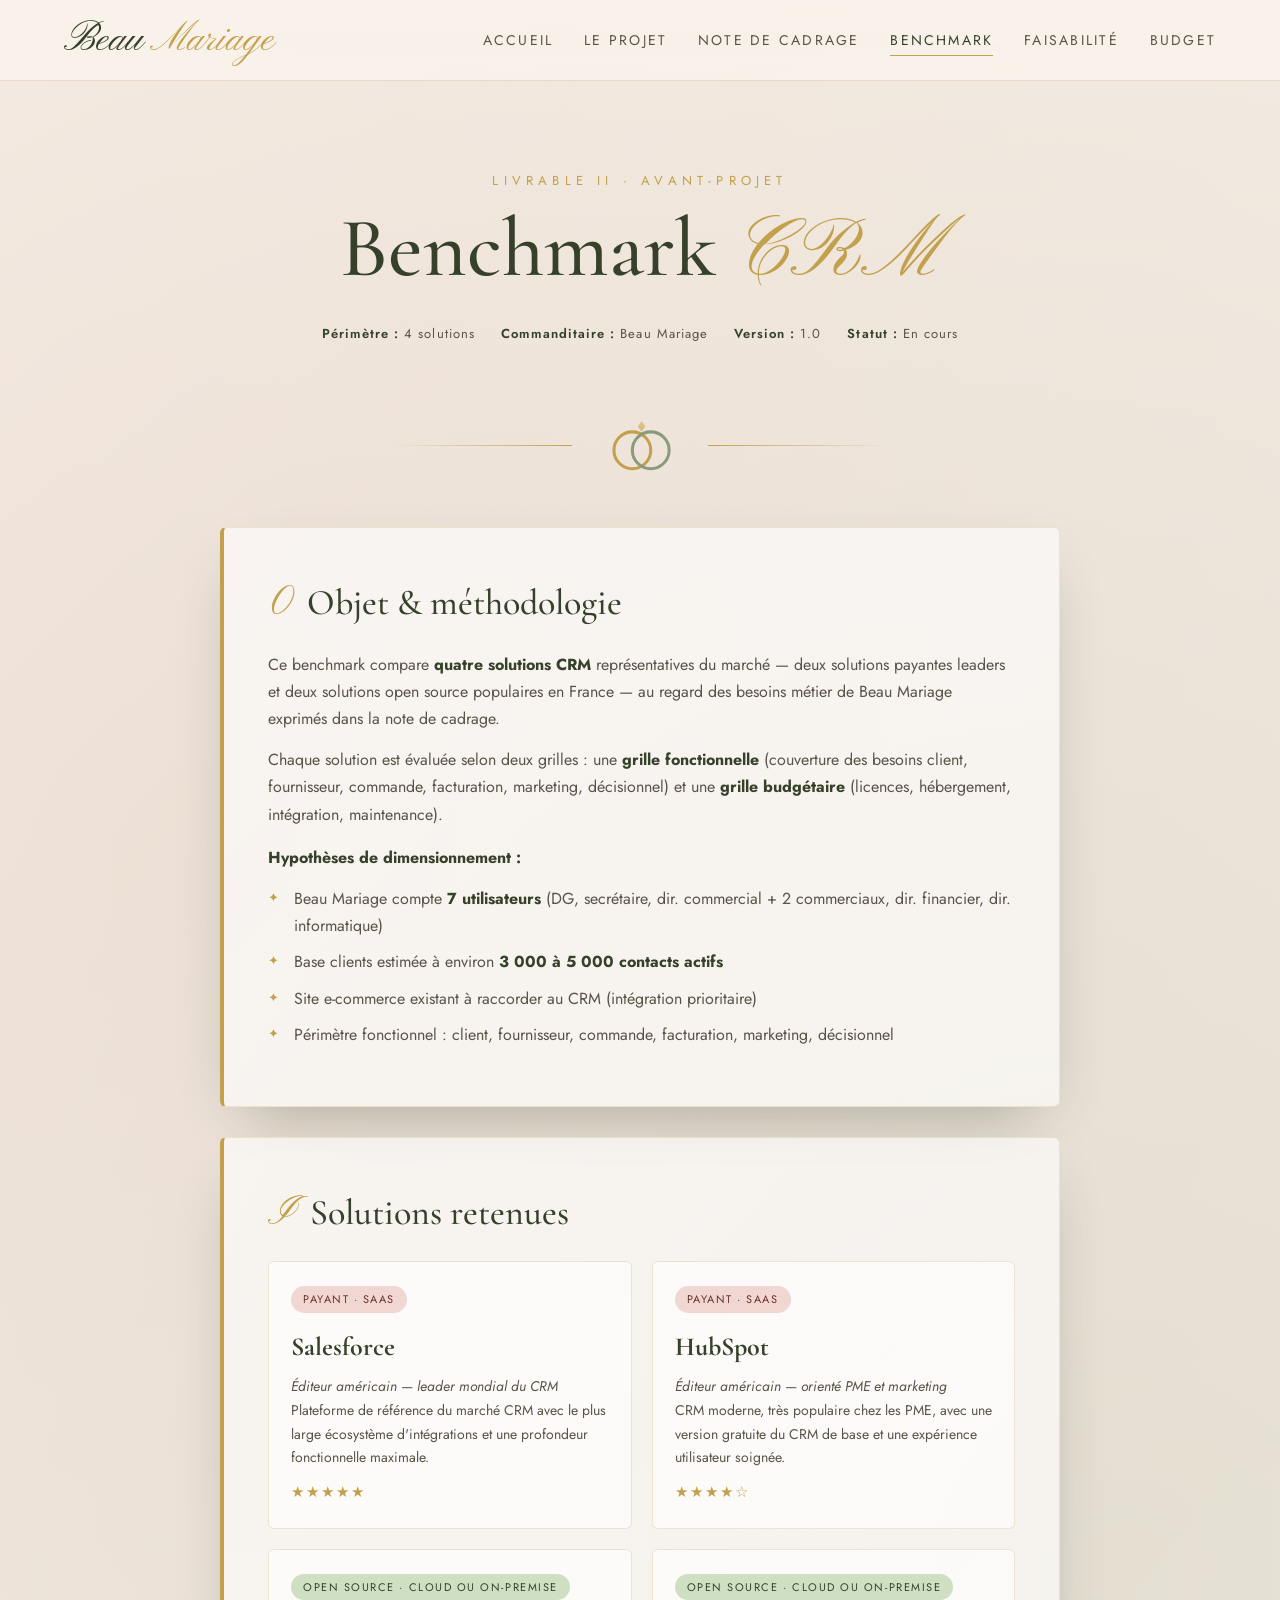
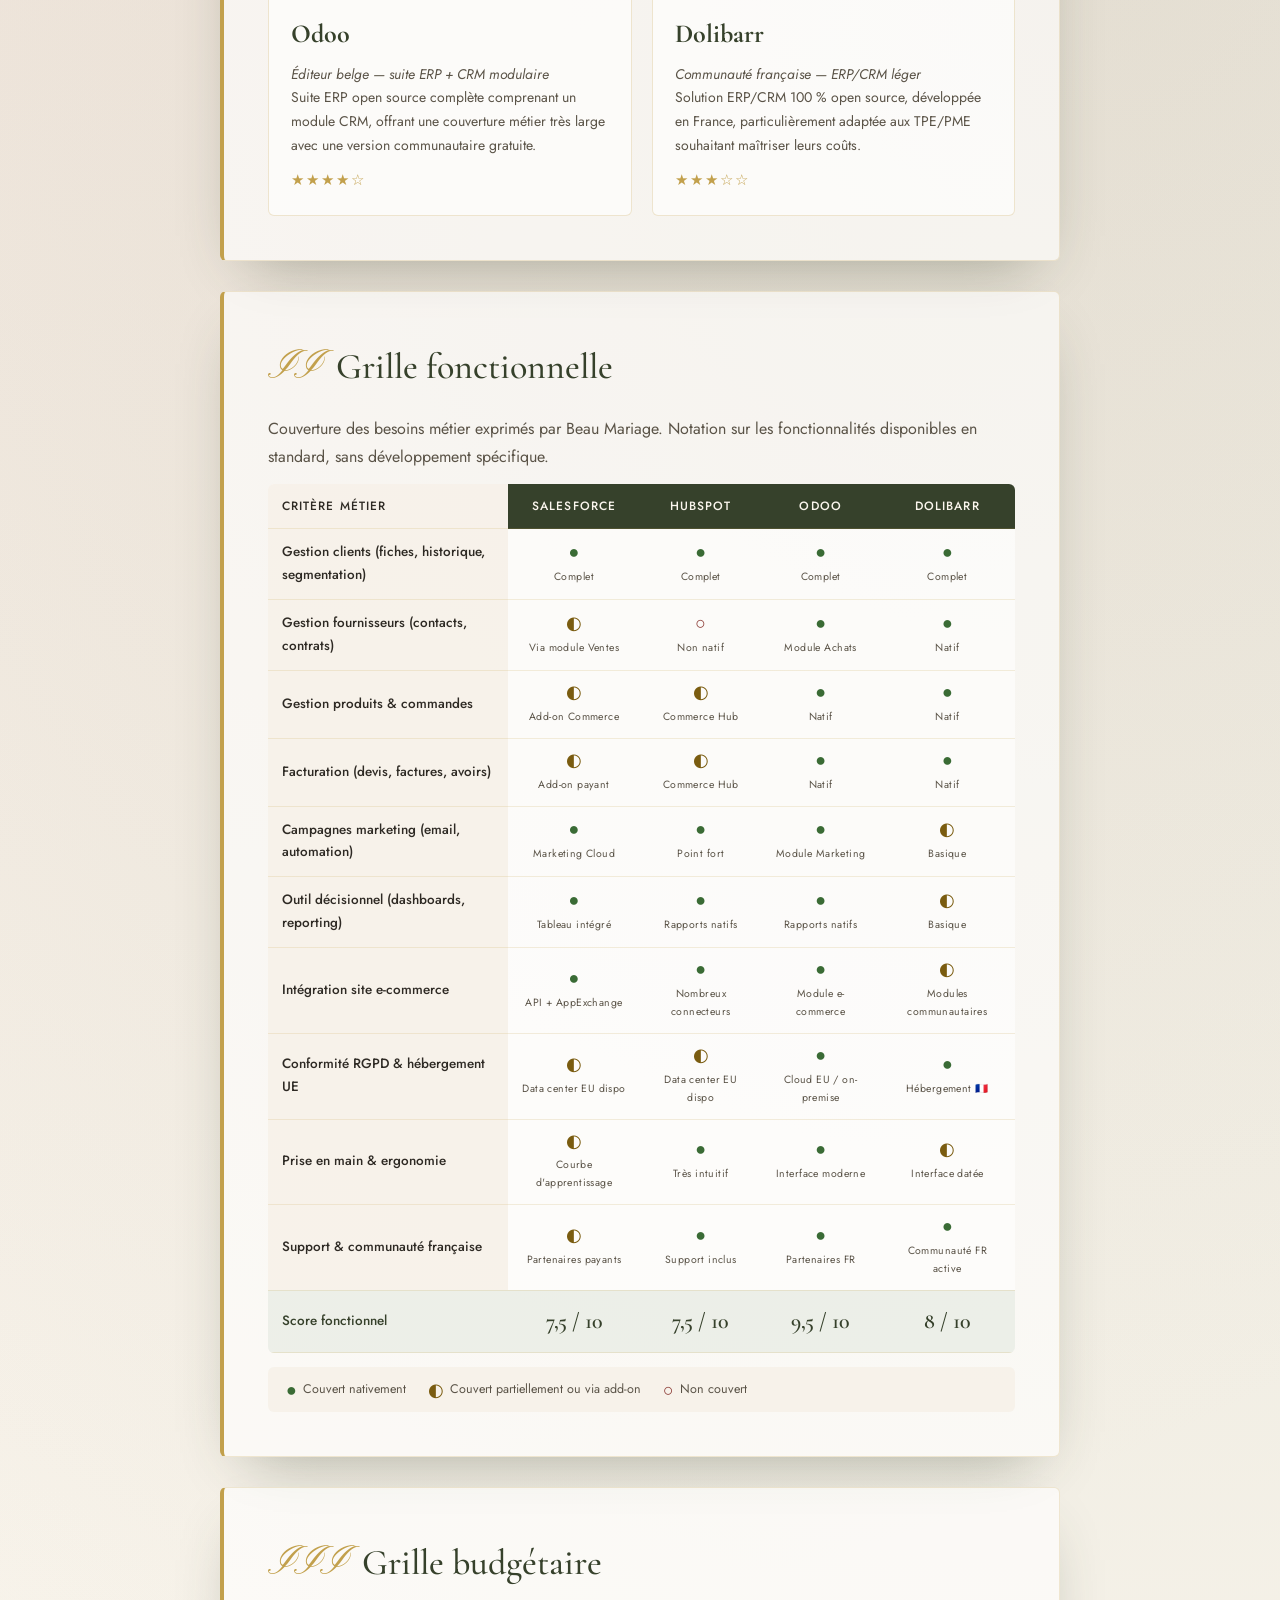
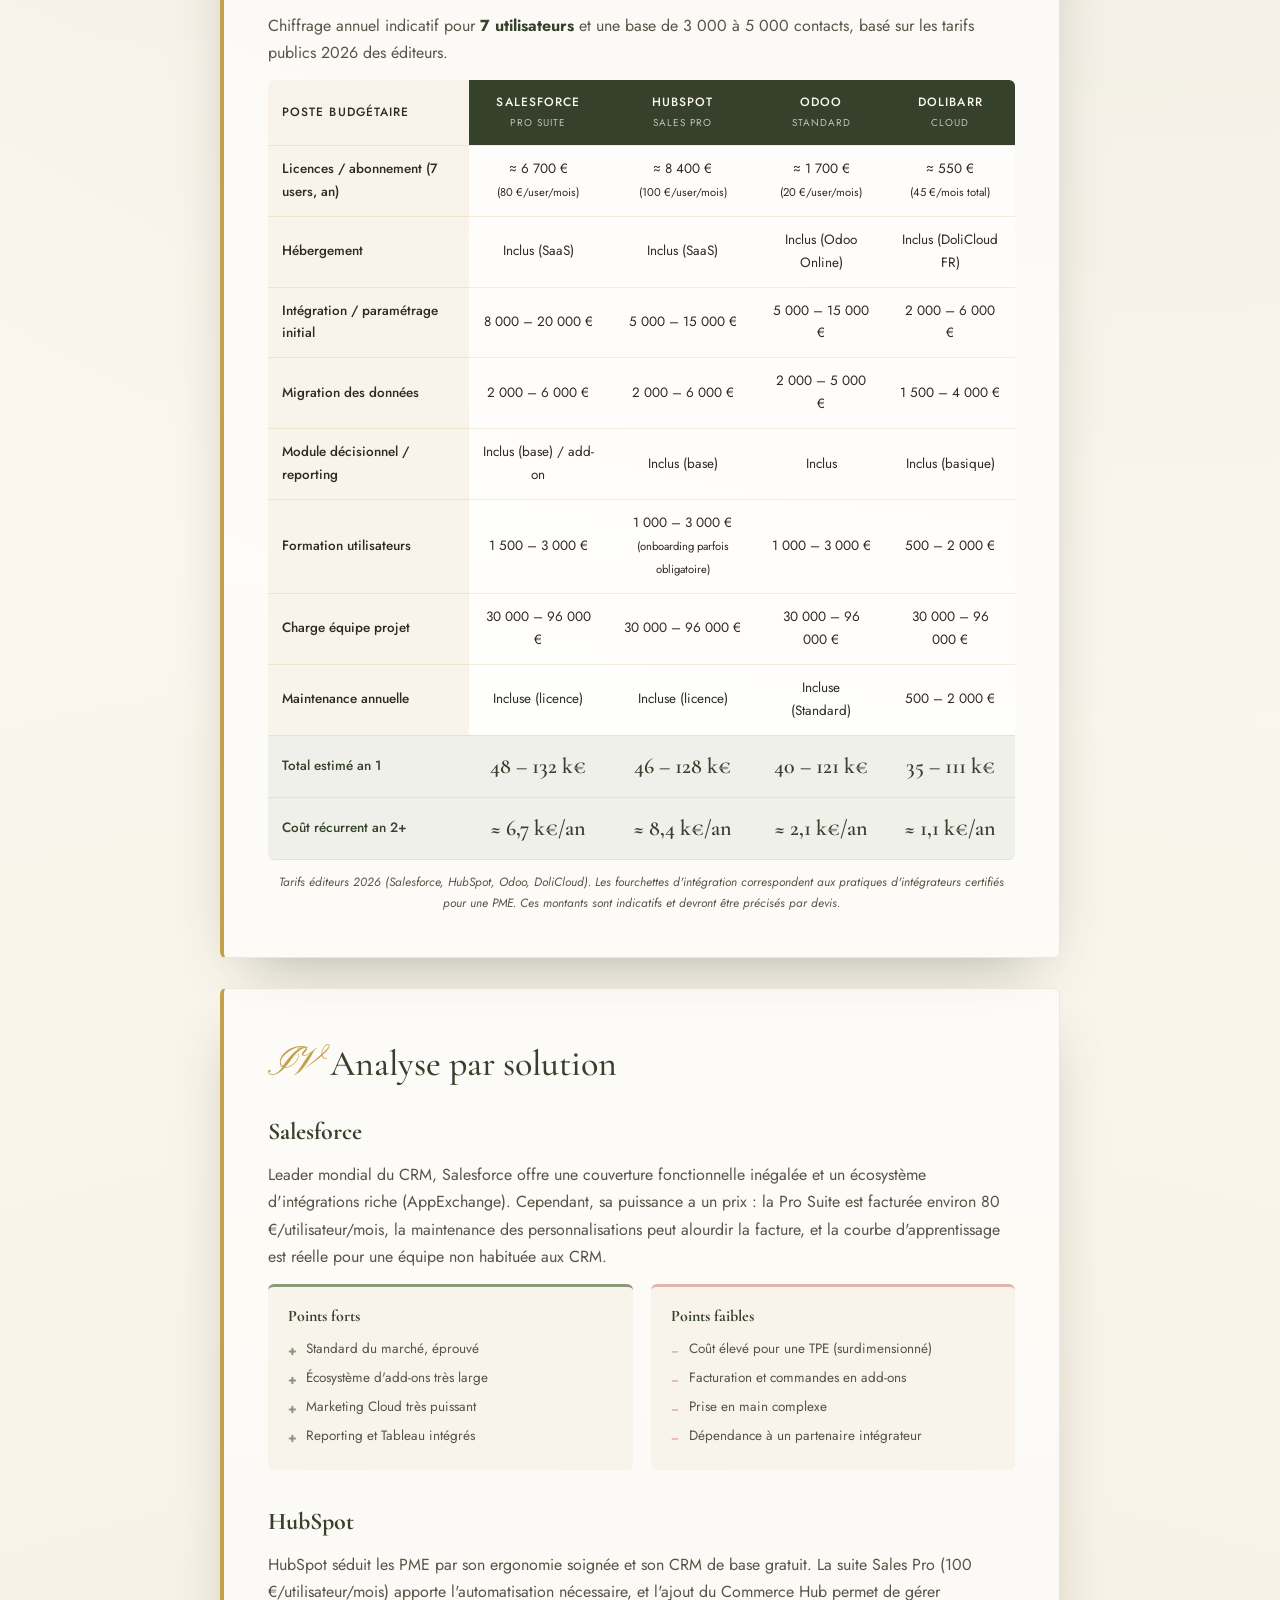
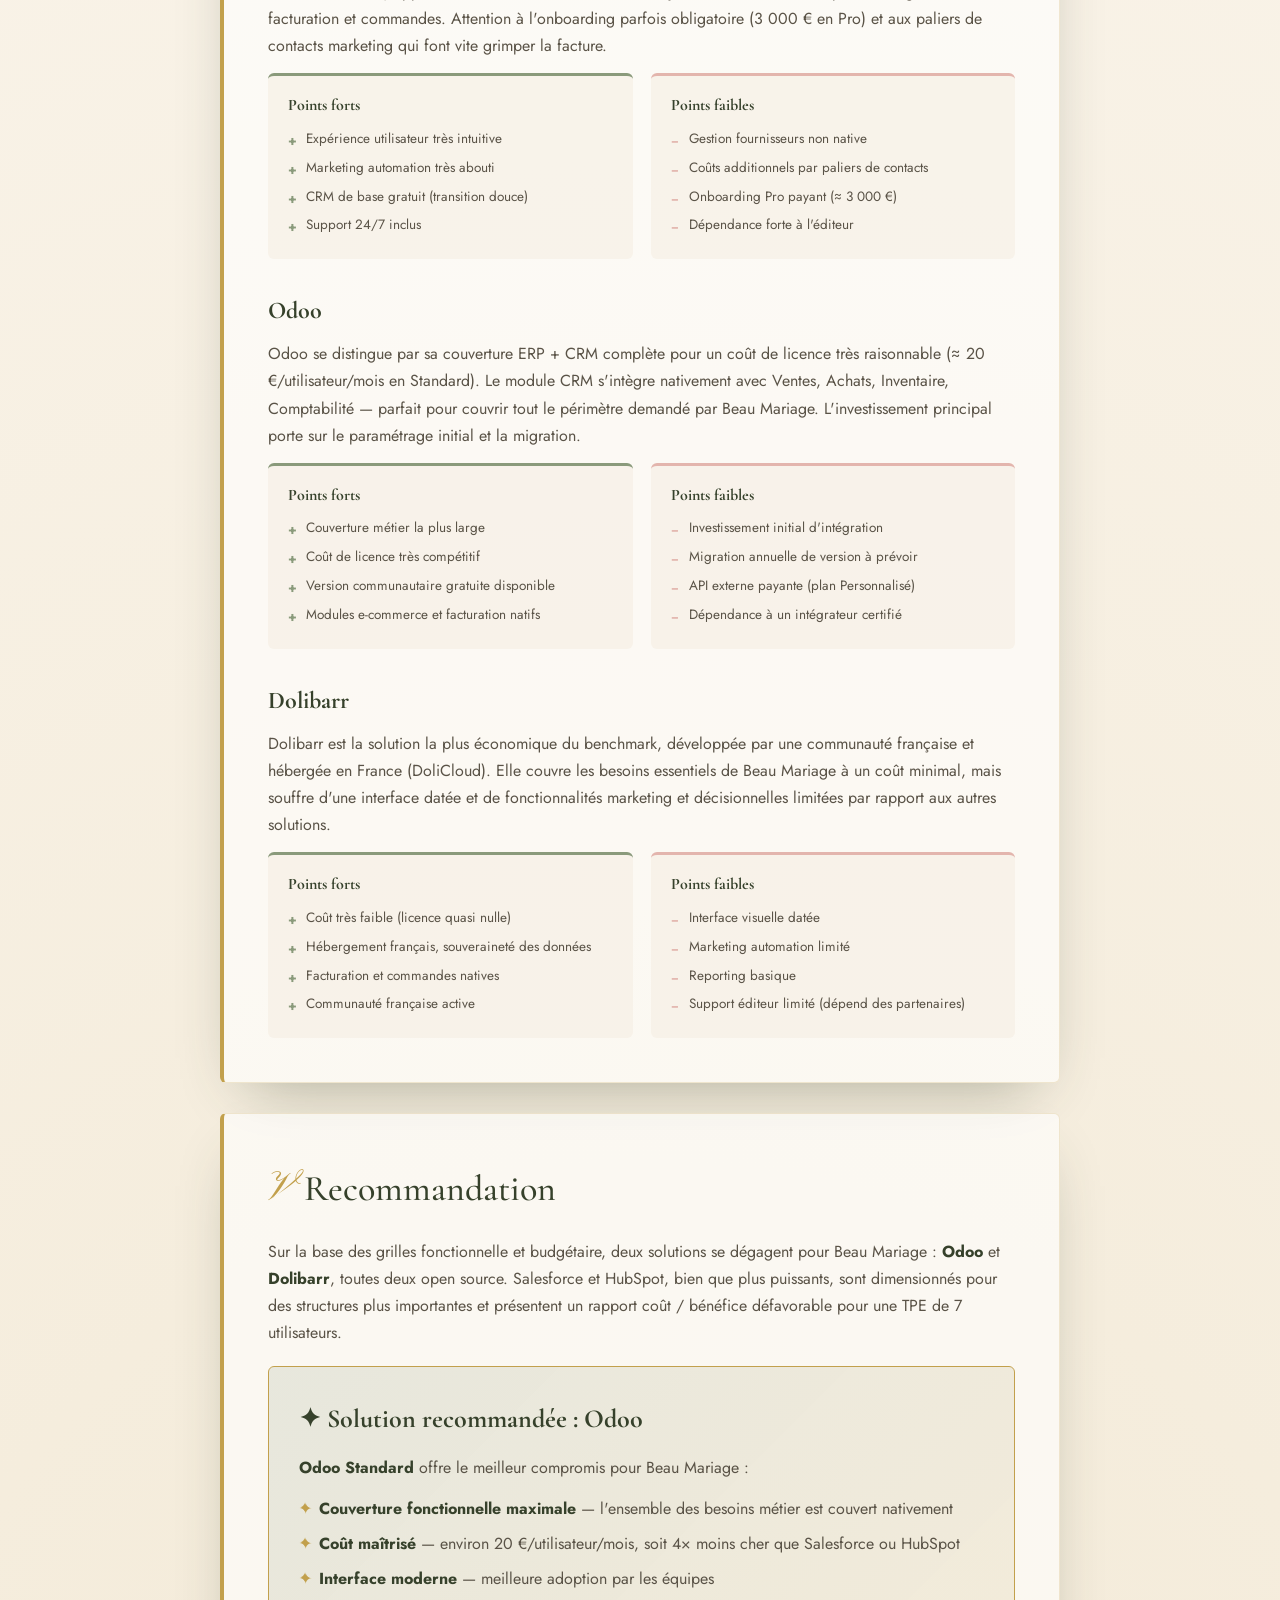
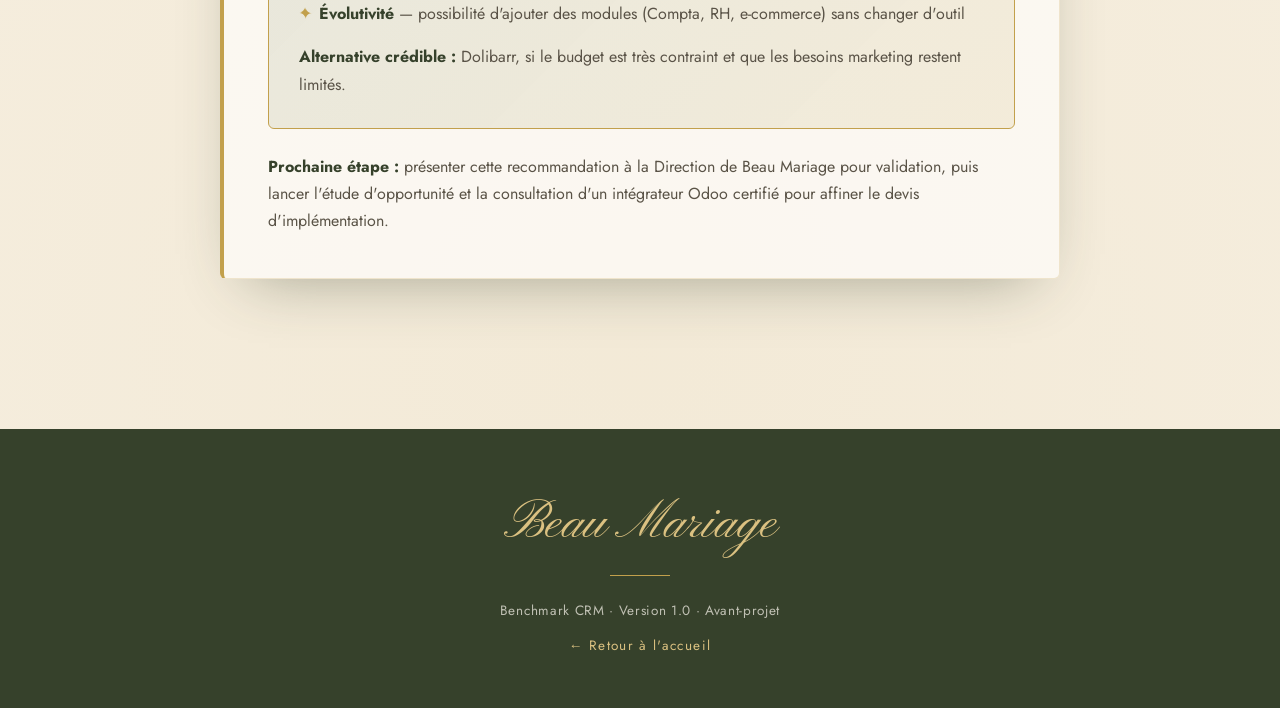
==== commit 7e5c2c72: "Update benchmark.html" ====
--- a/benchmark.html
+++ b/benchmark.html
@@ -131,7 +131,7 @@
       <li><a href="note-de-cadrage.html">Note de cadrage</a></li>
       <li><a href="benchmark.html" class="is-active">Benchmark</a></li>
       <li><a href="etude-faisabilite.html">Faisabilité</a></li>
-      <li><a href="#" class="soon">Budget</a></li>
+      <li><a href="budget.html">Budget</a></li>
     </ul>
   </nav>
 
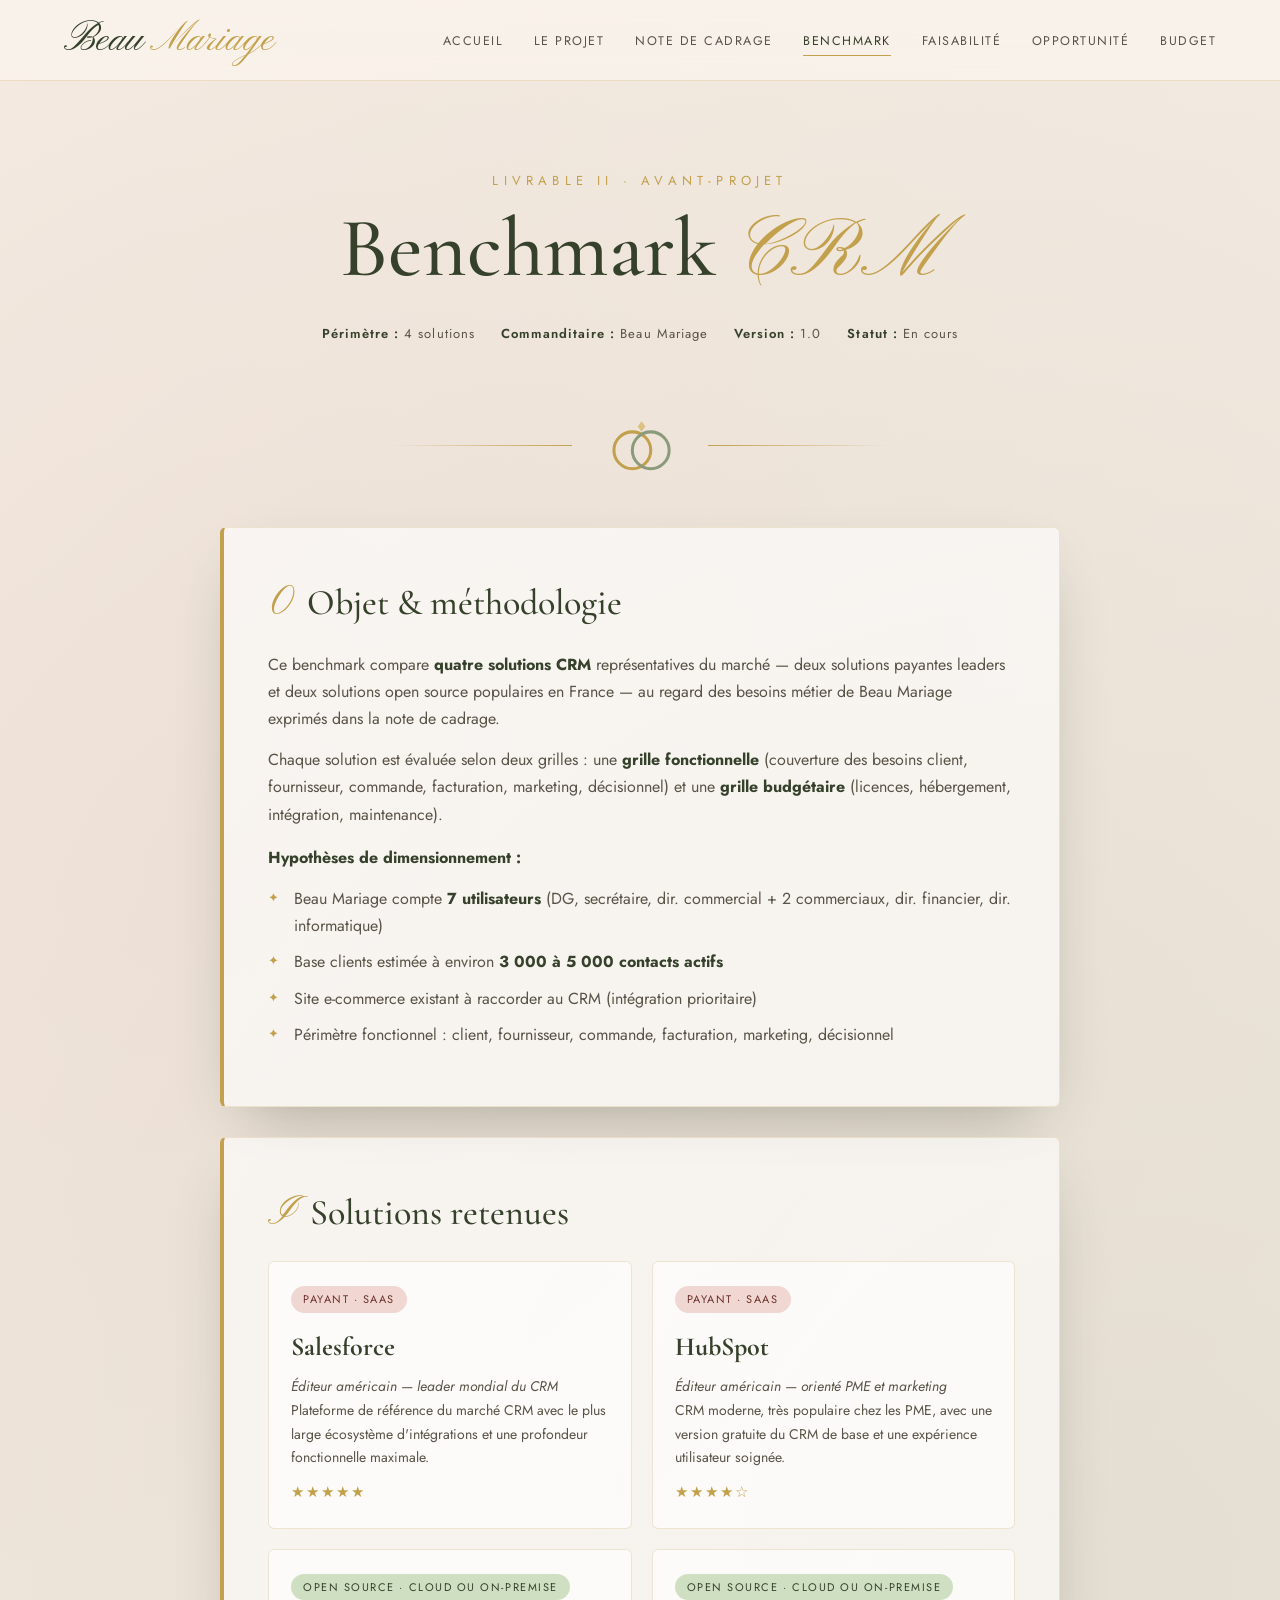
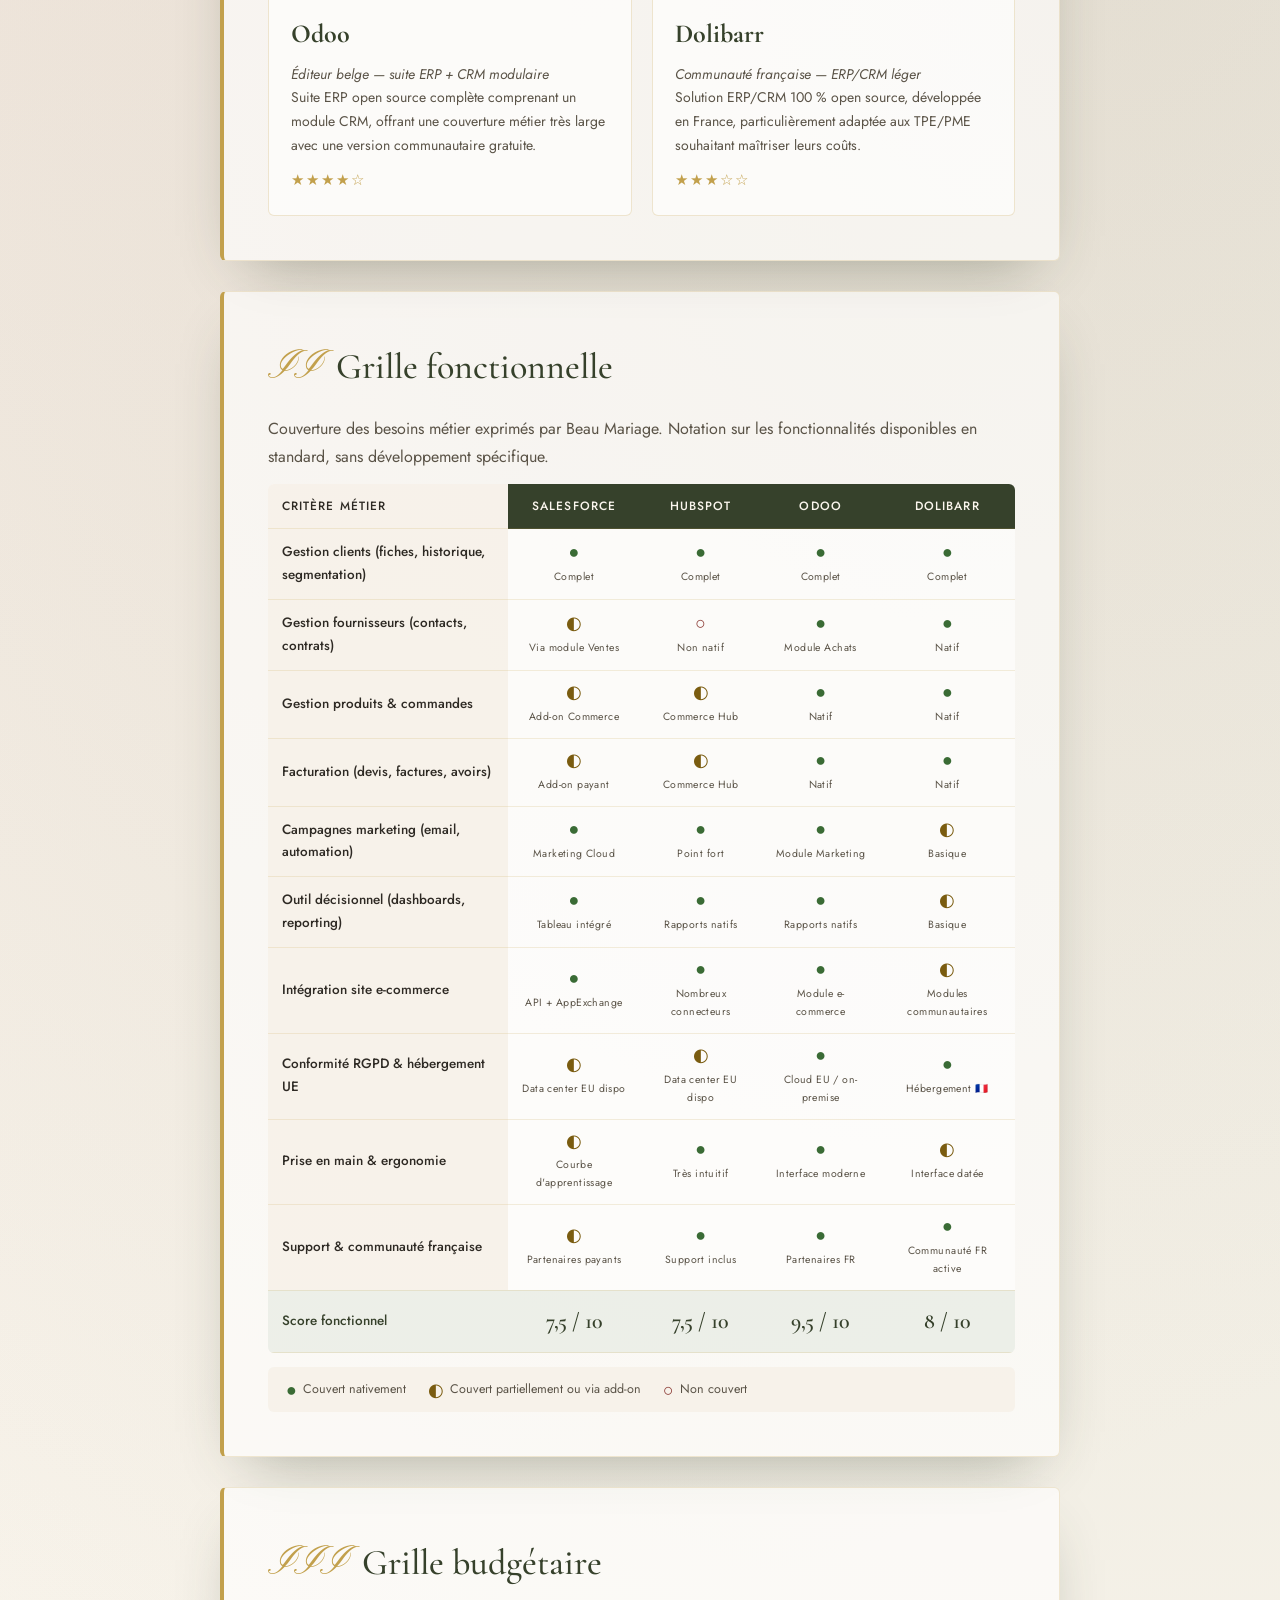
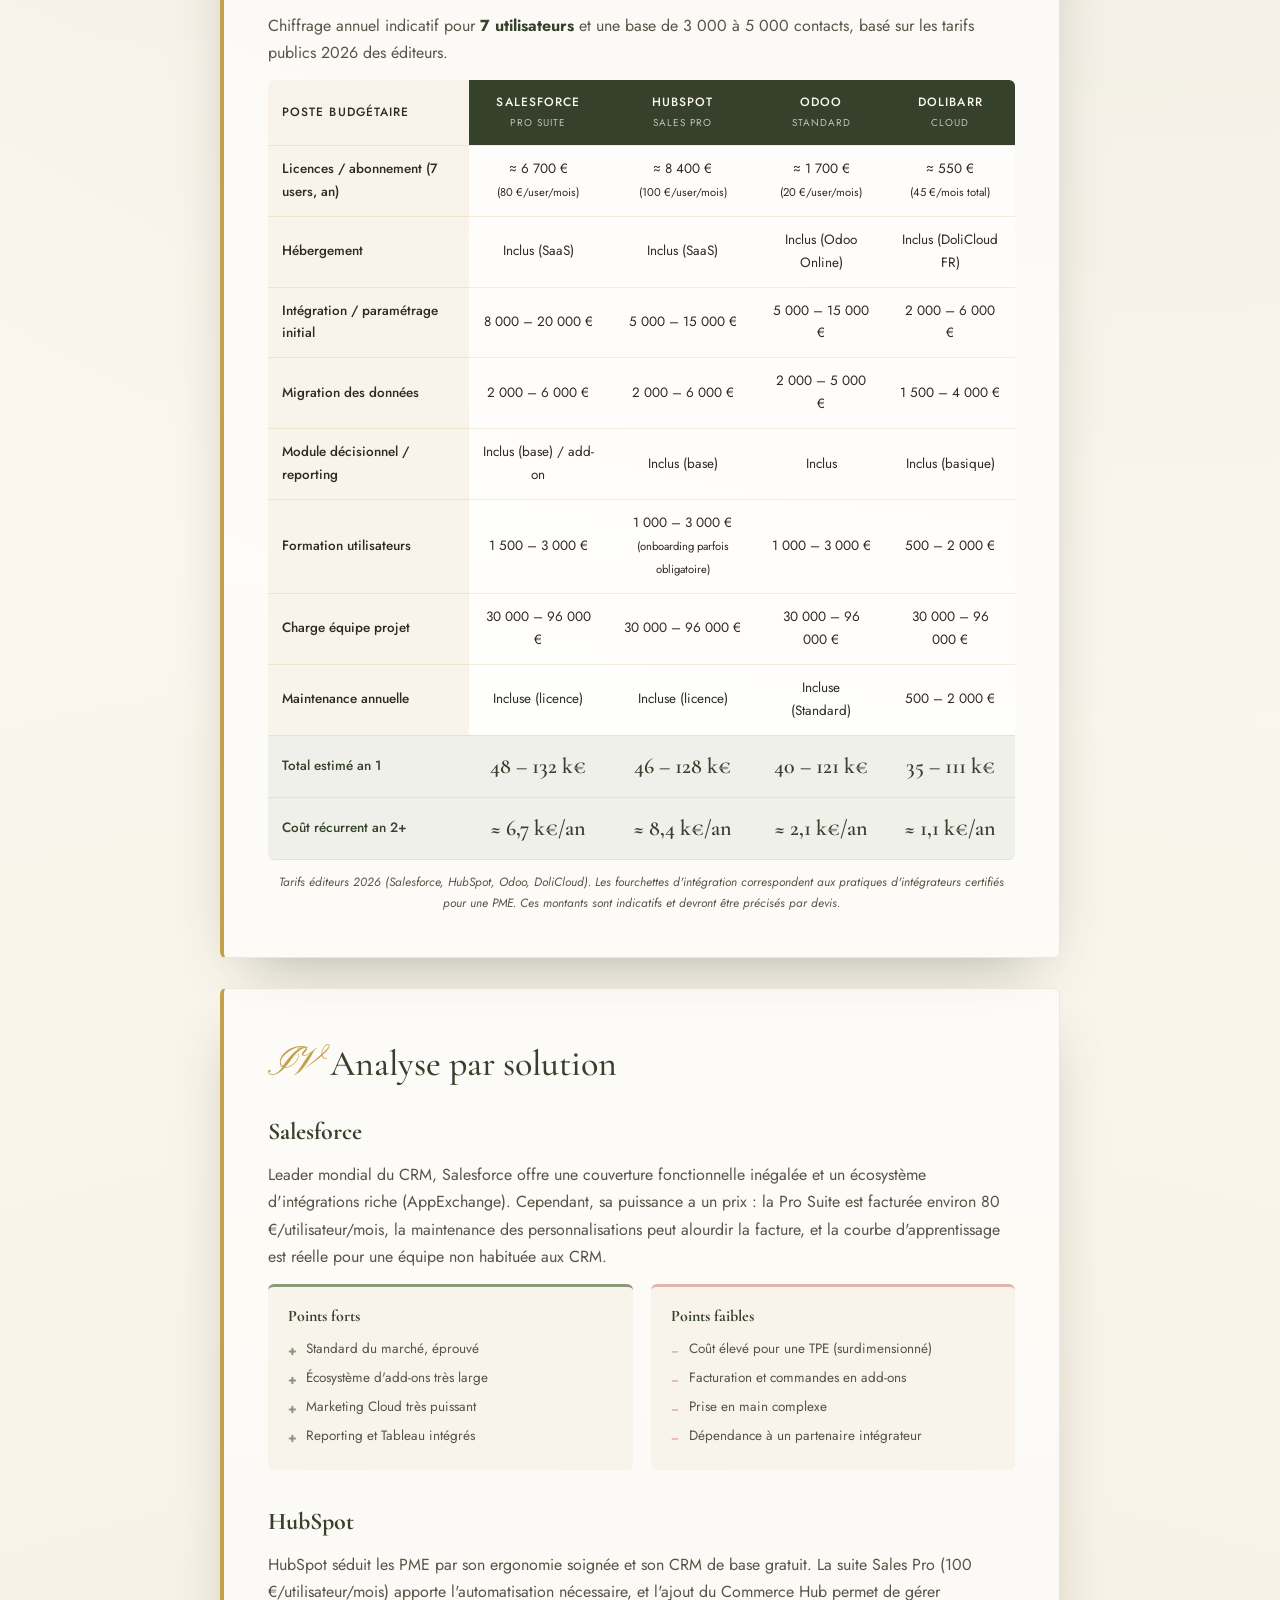
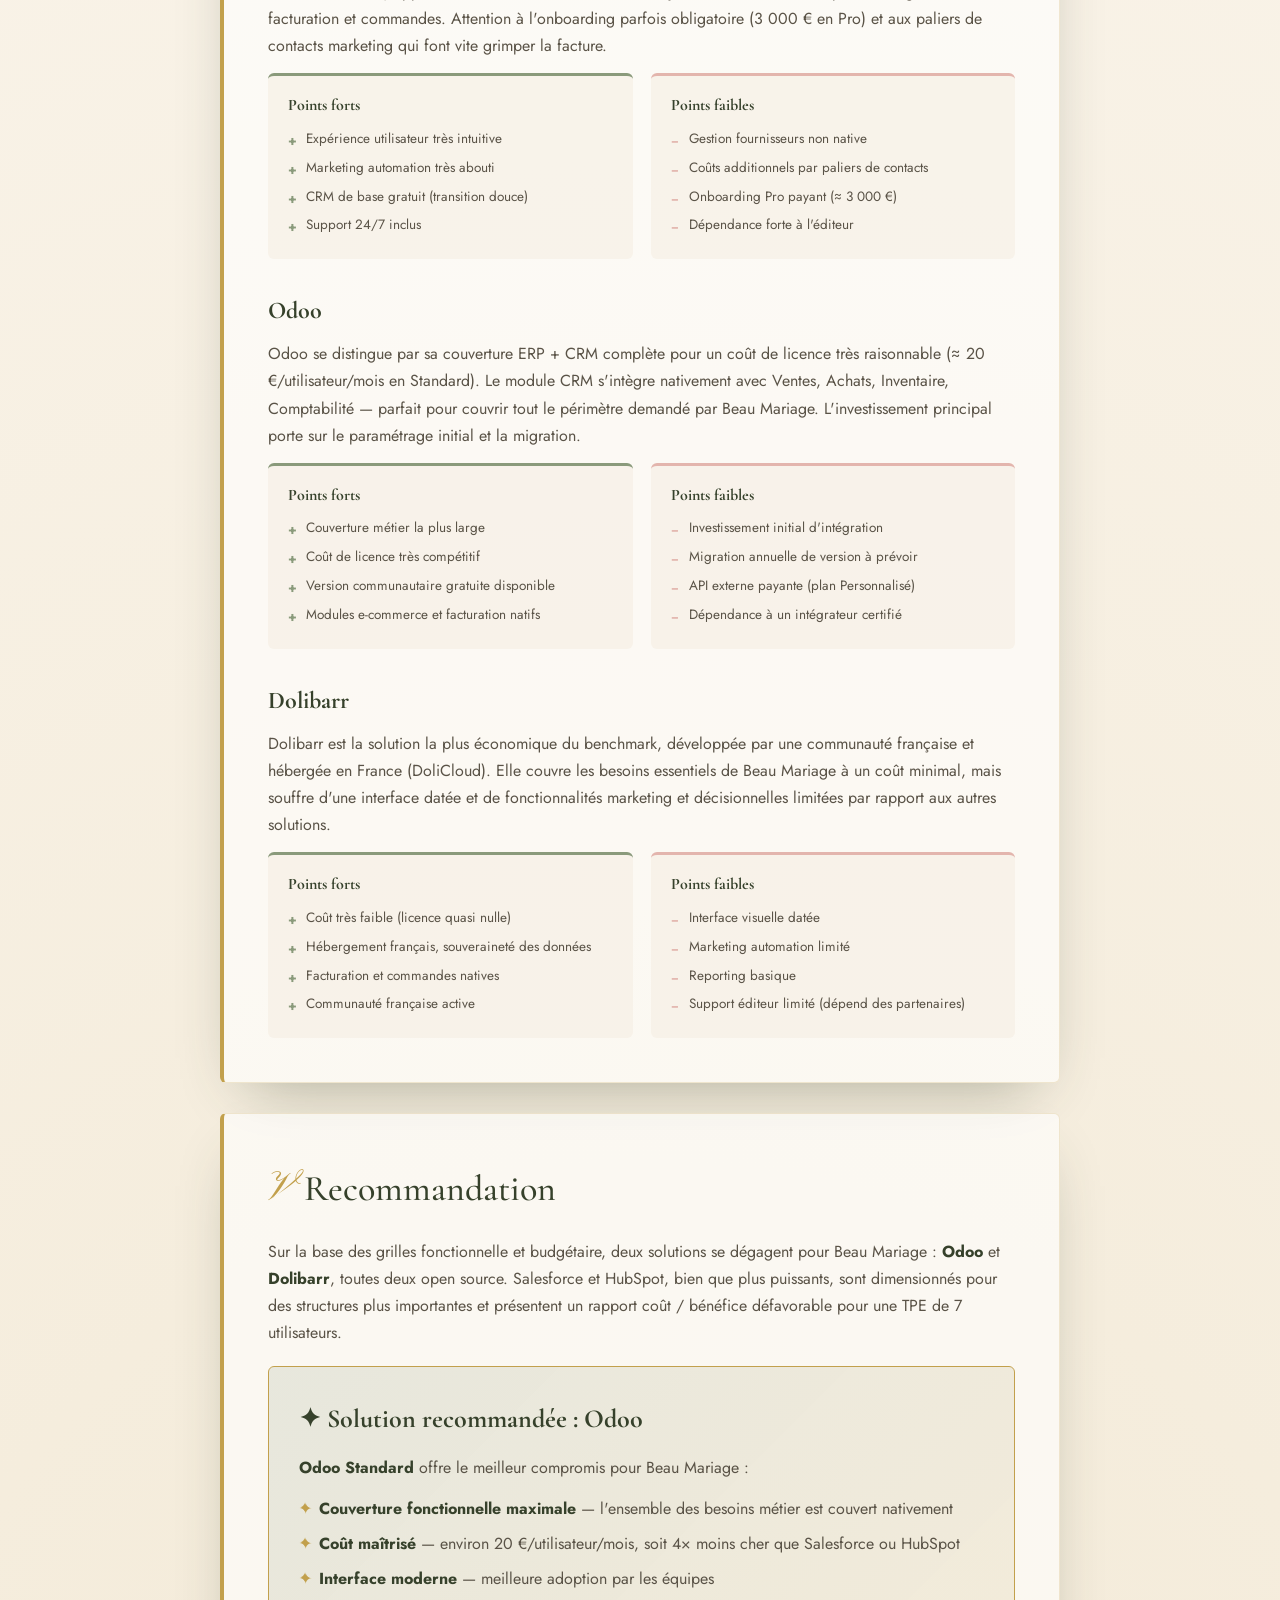
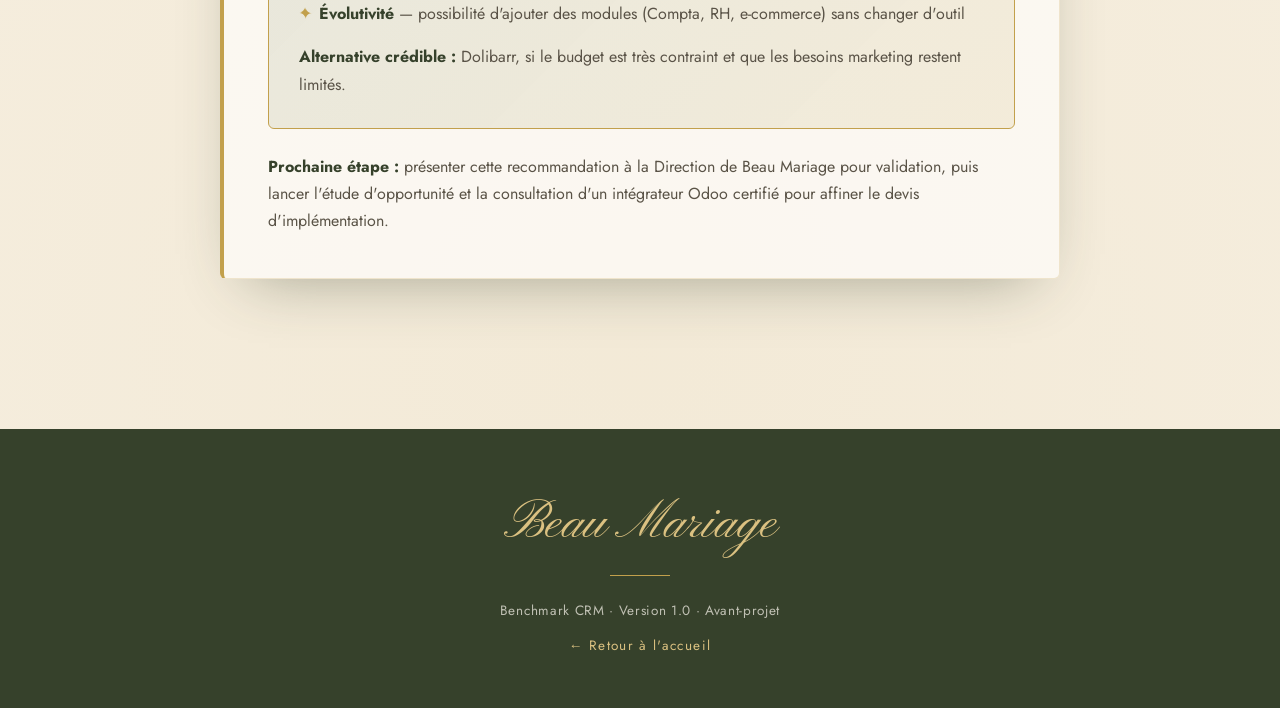
==== commit b859cc21: "Update benchmark.html" ====
--- a/benchmark.html
+++ b/benchmark.html
@@ -131,6 +131,7 @@
       <li><a href="note-de-cadrage.html">Note de cadrage</a></li>
       <li><a href="benchmark.html" class="is-active">Benchmark</a></li>
       <li><a href="etude-faisabilite.html">Faisabilité</a></li>
+      <li><a href="etude-opportunite.html">Opportunité</a></li>
       <li><a href="budget.html">Budget</a></li>
     </ul>
   </nav>
--- a/style.css
+++ b/style.css
@@ -102,8 +102,8 @@
 .nav__links { display: flex; gap: clamp(14px, 2.4vw, 38px); align-items: center; list-style: none; }
 .nav__links a {
   font-family: var(--font-body);
-  font-size: 14px;
-  letter-spacing: 0.16em;
+  font-size: 12.5px;
+  letter-spacing: 0.12em;
   text-transform: uppercase;
   color: var(--ink-soft);
   text-decoration: none;
